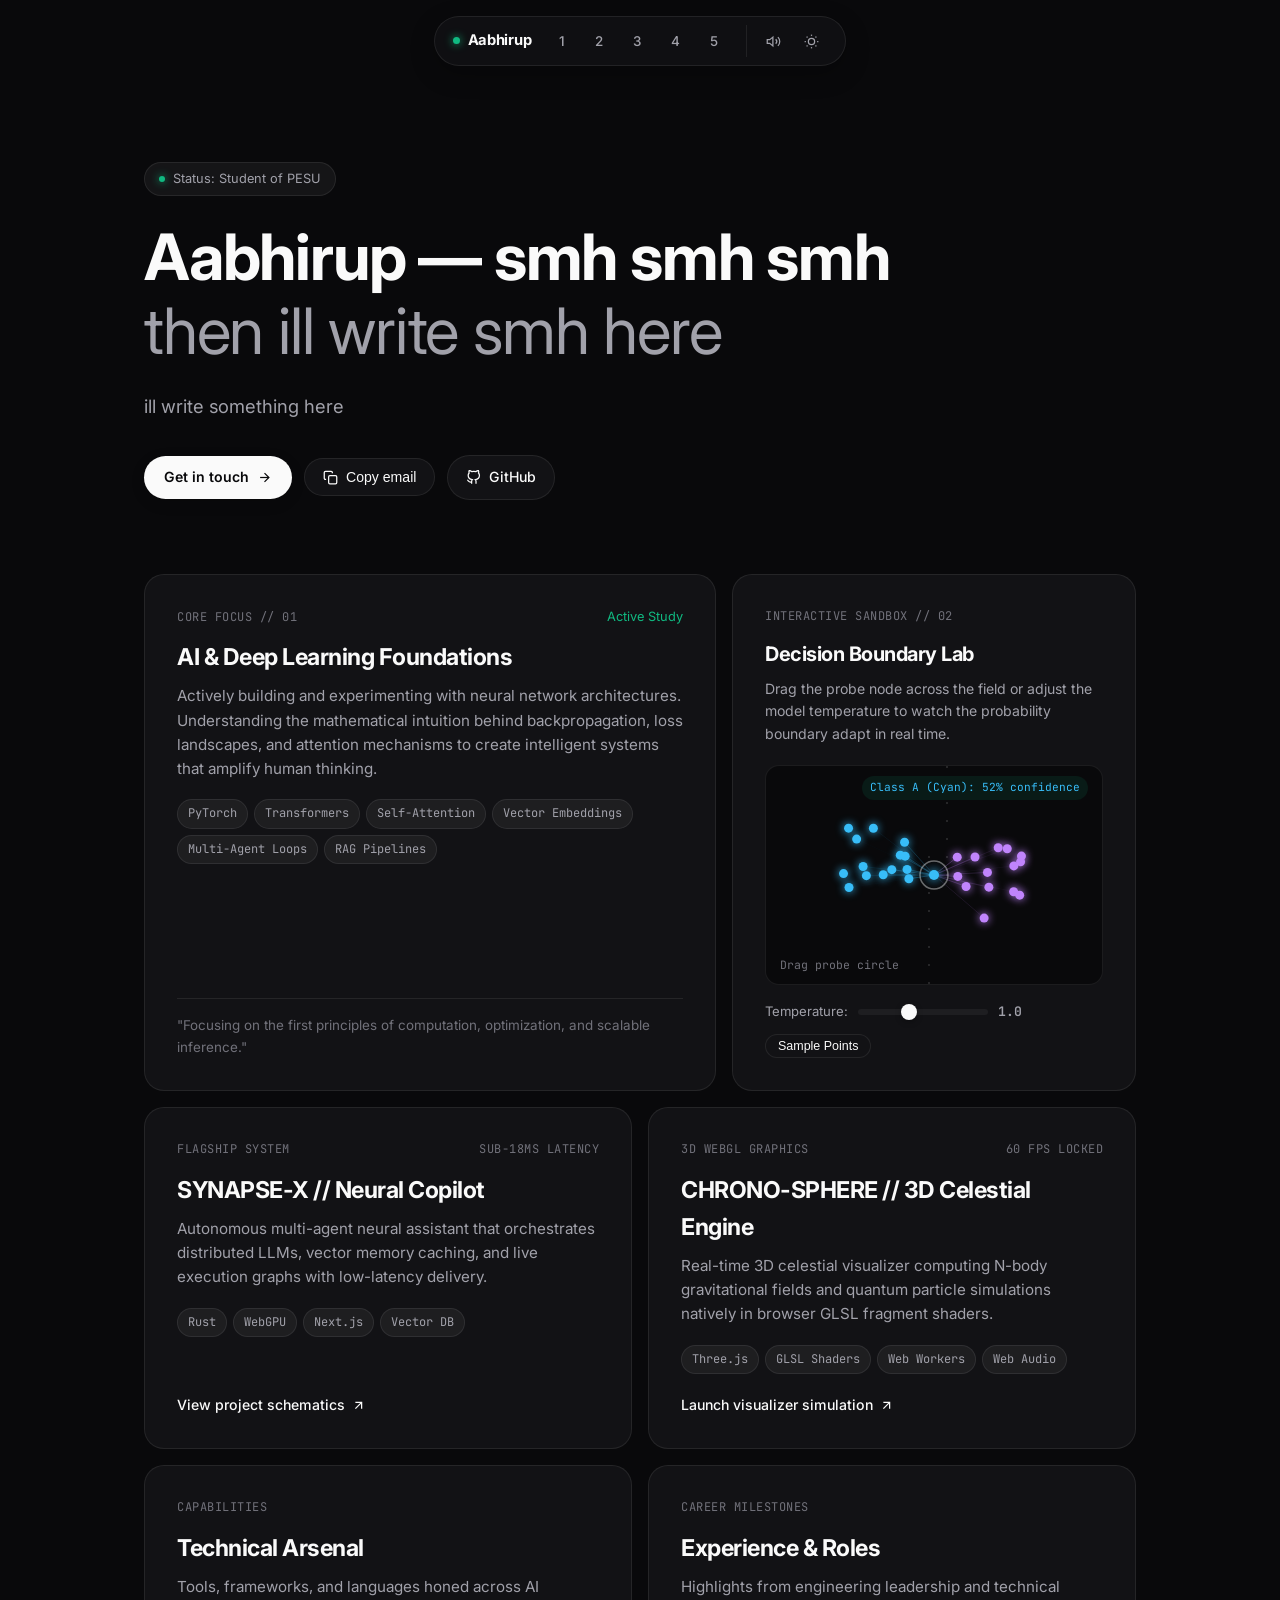
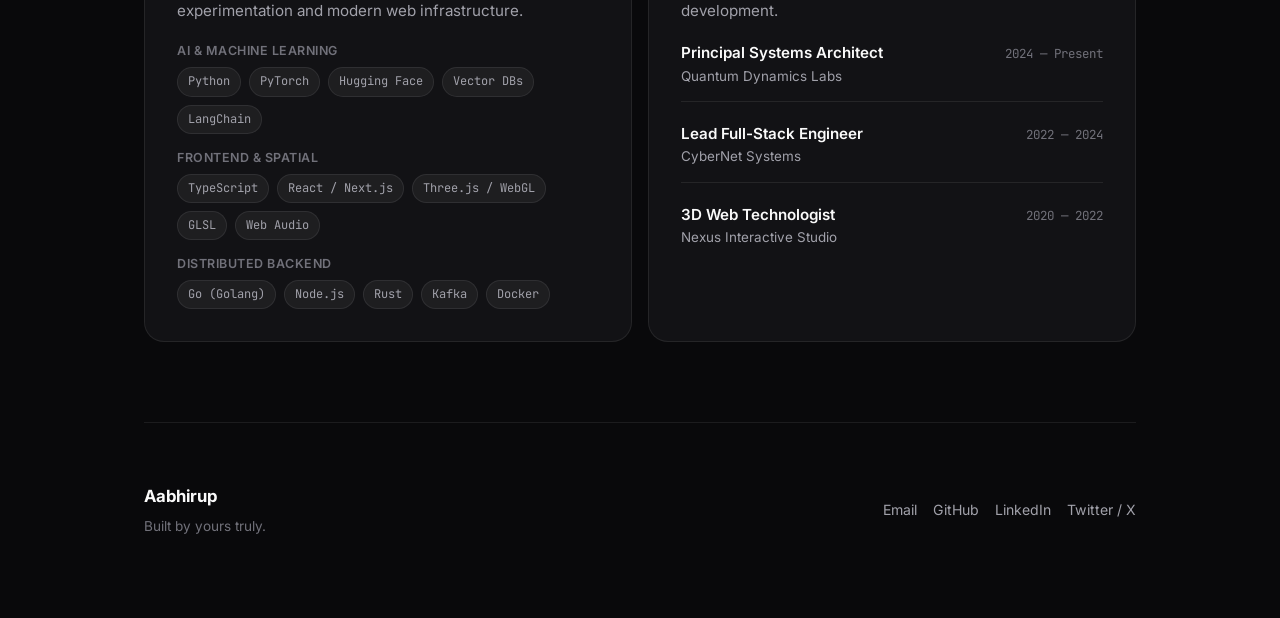
==== Websites/index.html @ abf6b385 "website demo" ====
<!DOCTYPE html>
<html lang="en">

<head>
  <meta charset="UTF-8">
  <meta name="viewport" content="width=device-width, initial-scale=1.0">
  <title>Aabhirup's Portfolio</title>
  <meta name="description"
    content="Simple, minimalist, and satisfying portfolio of Aabhirup. Exploring machine learning, deep learning architectures, and high-performance software systems.">
  <meta name="theme-color" content="#09090b">

  <!-- Core Stylesheets -->
  <link rel="stylesheet" href="css/style.css">
  <link rel="stylesheet" href="css/animations.css">
</head>

<body>

  <!-- ====================================================================
       MINIMALIST FLOATING NAVIGATION
       ==================================================================== -->
  <div class="nav-wrapper">
    <nav class="nav-pill-bar">
      <a href="#" class="nav-brand">
        <span class="nav-brand-dot"></span>
        <span>Aabhirup</span>
      </a>

      <ul class="nav-links">
        <li><a href="#work" class="nav-link">1</a></li>
        <li><a href="#ai" class="nav-link">2</a></li>
        <li><a href="#stack" class="nav-link">3</a></li>
        <li><a href="#experience" class="nav-link">4</a></li>
        <li><a href="#contact" class="nav-link">5</a></li>
      </ul>

      <div class="nav-controls">
        <!-- Tactile Sound Toggle -->
        <button id="sound-toggle-btn" class="nav-btn" title="Toggle Tactile Haptics" aria-label="Toggle sound">
          <svg width="15" height="15" viewBox="0 0 24 24" fill="none" stroke="currentColor" stroke-width="2">
            <polygon points="11 5 6 9 2 9 2 15 6 15 11 19 11 5"></polygon>
            <path d="M19.07 4.93a10 10 0 0 1 0 14.14M15.54 8.46a5 5 0 0 1 0 7.07"></path>
          </svg>
        </button>

        <!-- Theme Toggle (Dark / Light) -->
        <button id="theme-toggle-btn" class="nav-btn" title="Toggle Light/Dark Theme" aria-label="Toggle theme">
          <svg width="15" height="15" viewBox="0 0 24 24" fill="none" stroke="currentColor" stroke-width="2">
            <circle cx="12" cy="12" r="5"></circle>
            <line x1="12" y1="1" x2="12" y2="3"></line>
            <line x1="12" y1="21" x2="12" y2="23"></line>
            <line x1="4.22" y1="4.22" x2="5.64" y2="5.64"></line>
            <line x1="18.36" y1="18.36" x2="19.78" y2="19.78"></line>
            <line x1="1" y1="12" x2="3" y2="12"></line>
            <line x1="21" y1="12" x2="23" y2="12"></line>
            <line x1="4.22" y1="19.78" x2="5.64" y2="18.36"></line>
            <line x1="18.36" y1="5.64" x2="19.78" y2="4.22"></line>
          </svg>
        </button>
      </div>
    </nav>
  </div>

  <div class="container">

    <!-- ====================================================================
         CONFIDENT HERO SECTION
         ==================================================================== -->
    <header class="hero-section">
      <div class="hero-status-pill">
        <span class="pulse-dot"></span>
        <span>Status: Student of PESU</span>
      </div>

      <h1 class="hero-title">
        Aabhirup — smh smh smh
        <span class="hero-title-highlight">then ill write smh here</span>
      </h1>

      <p class="hero-description">
        ill write something here
      </p>

      <div class="hero-actions">
        <a href="mailto:aabhirup@quantum-arch.dev" class="btn-primary">
          <span>Get in touch</span>
          <svg width="15" height="15" viewBox="0 0 24 24" fill="none" stroke="currentColor" stroke-width="2">
            <line x1="5" y1="12" x2="19" y2="12"></line>
            <polyline points="12 5 19 12 12 19"></polyline>
          </svg>
        </a>

        <!-- Satisfying Copy Button -->
        <button id="copy-email-btn" class="btn-secondary copy-btn" title="Copy email to clipboard">
          <svg width="15" height="15" viewBox="0 0 24 24" fill="none" stroke="currentColor" stroke-width="2">
            <rect x="9" y="9" width="13" height="13" rx="2" ry="2"></rect>
            <path d="M5 15H4a2 2 0 0 1-2-2V4a2 2 0 0 1 2-2h9a2 2 0 0 1 2 2v1"></path>
          </svg>
          <span>Copy email</span>
        </button>

        <a href="https://github.com/aabhirup" target="_blank" rel="noopener noreferrer" class="btn-secondary">
          <svg width="15" height="15" viewBox="0 0 24 24" fill="none" stroke="currentColor" stroke-width="2">
            <path
              d="M9 19c-5 1.5-5-2.5-7-3m14 6v-3.87a3.37 3.37 0 0 0-.94-2.61c3.14-.35 6.44-1.54 6.44-7A5.44 5.44 0 0 0 20 4.77 5.07 5.07 0 0 0 19.91 1S18.73.65 16 2.48a13.38 13.38 0 0 0-7 0C6.27.65 5.09 1 5.09 1A5.07 5.07 0 0 0 5 4.77a5.44 5.44 0 0 0-1.5 3.78c0 5.42 3.3 6.61 6.44 7A3.37 3.37 0 0 0 9 18.13V22">
            </path>
          </svg>
          <span>GitHub</span>
        </a>
      </div>
    </header>

    <!-- ====================================================================
         BENTO GRID (WITH SPOTLIGHT GLOW EFFECT)
         ==================================================================== -->
    <main class="bento-grid">

      <!-- Card 1: AI / Machine Learning Focus (col-7) -->
      <article id="ai" class="bento-card col-7">
        <div class="card-header">
          <span class="card-tag">Core Focus // 01</span>
          <span style="font-size: 0.8rem; color: var(--accent-dot);">Active Study</span>
        </div>

        <h2 class="card-title">AI & Deep Learning Foundations</h2>
        <p class="card-desc">
          Actively building and experimenting with neural network architectures. Understanding the mathematical
          intuition behind backpropagation, loss landscapes, and attention mechanisms to create intelligent systems that
          amplify human thinking.
        </p>

        <div class="project-meta-pills">
          <span class="pill">PyTorch</span>
          <span class="pill">Transformers</span>
          <span class="pill">Self-Attention</span>
          <span class="pill">Vector Embeddings</span>
          <span class="pill">Multi-Agent Loops</span>
          <span class="pill">RAG Pipelines</span>
        </div>

        <div
          style="margin-top: auto; padding-top: 16px; border-top: 1px solid var(--border); font-size: 0.84rem; color: var(--text-muted);">
          "Focusing on the first principles of computation, optimization, and scalable inference."
        </div>
      </article>

      <!-- Card 2: Interactive AI Sandbox (col-5) -->
      <article class="bento-card col-5">
        <div class="card-header">
          <span class="card-tag">Interactive Sandbox // 02</span>
        </div>

        <h2 class="card-title" style="font-size: 1.25rem;">Decision Boundary Lab</h2>
        <p class="card-desc" style="font-size: 0.88rem;">
          Drag the probe node across the field or adjust the model temperature to watch the probability boundary adapt
          in real time.
        </p>

        <div class="playground-container">
          <div class="playground-canvas-box">
            <canvas id="ai-canvas"></canvas>
            <span class="canvas-hint">Drag probe circle</span>
            <span id="probe-inference-badge" class="canvas-badge">Calculating...</span>
          </div>

          <div class="playground-controls">
            <div class="slider-group">
              <span>Temperature:</span>
              <input type="range" id="temp-slider" min="0.4" max="2.0" step="0.1" value="1.0">
              <span id="temp-val" style="font-family: var(--font-mono); font-weight: 600;">1.0</span>
            </div>

            <button id="regen-btn" class="btn-secondary" style="padding: 4px 12px; font-size: 0.78rem;">
              <span>Sample Points</span>
            </button>
          </div>
        </div>
      </article>

      <!-- Card 3: Project Synapse-X (col-6) -->
      <article id="work" class="bento-card col-6">
        <div class="project-item">
          <div>
            <div class="card-header">
              <span class="card-tag">Flagship System</span>
              <span class="card-tag">Sub-18ms Latency</span>
            </div>
            <h3 class="card-title">SYNAPSE-X // Neural Copilot</h3>
            <p class="card-desc">
              Autonomous multi-agent neural assistant that orchestrates distributed LLMs, vector memory caching, and
              live execution graphs with low-latency delivery.
            </p>
            <div class="project-meta-pills">
              <span class="pill">Rust</span>
              <span class="pill">WebGPU</span>
              <span class="pill">Next.js</span>
              <span class="pill">Vector DB</span>
            </div>
          </div>

          <a href="https://github.com/aabhirup" target="_blank" rel="noopener noreferrer" class="project-link">
            <span>View project schematics</span>
            <svg width="15" height="15" viewBox="0 0 24 24" fill="none" stroke="currentColor" stroke-width="2">
              <line x1="7" y1="17" x2="17" y2="7"></line>
              <polyline points="7 7 17 7 17 17"></polyline>
            </svg>
          </a>
        </div>
      </article>

      <!-- Card 4: Project Chrono-Sphere (col-6) -->
      <article class="bento-card col-6">
        <div class="project-item">
          <div>
            <div class="card-header">
              <span class="card-tag">3D WebGL Graphics</span>
              <span class="card-tag">60 FPS Locked</span>
            </div>
            <h3 class="card-title">CHRONO-SPHERE // 3D Celestial Engine</h3>
            <p class="card-desc">
              Real-time 3D celestial visualizer computing N-body gravitational fields and quantum particle simulations
              natively in browser GLSL fragment shaders.
            </p>
            <div class="project-meta-pills">
              <span class="pill">Three.js</span>
              <span class="pill">GLSL Shaders</span>
              <span class="pill">Web Workers</span>
              <span class="pill">Web Audio</span>
            </div>
          </div>

          <a href="https://github.com/aabhirup" target="_blank" rel="noopener noreferrer" class="project-link">
            <span>Launch visualizer simulation</span>
            <svg width="15" height="15" viewBox="0 0 24 24" fill="none" stroke="currentColor" stroke-width="2">
              <line x1="7" y1="17" x2="17" y2="7"></line>
              <polyline points="7 7 17 7 17 17"></polyline>
            </svg>
          </a>
        </div>
      </article>

      <!-- Card 5: Technical Arsenal (col-6) -->
      <article id="stack" class="bento-card col-6">
        <div class="card-header">
          <span class="card-tag">Capabilities</span>
        </div>
        <h3 class="card-title">Technical Arsenal</h3>
        <p class="card-desc">
          Tools, frameworks, and languages honed across AI experimentation and modern web infrastructure.
        </p>

        <div class="stack-group">
          <div>
            <div class="stack-category-name">AI & Machine Learning</div>
            <div class="stack-pills-row" style="margin-top: 6px;">
              <span class="pill">Python</span>
              <span class="pill">PyTorch</span>
              <span class="pill">Hugging Face</span>
              <span class="pill">Vector DBs</span>
              <span class="pill">LangChain</span>
            </div>
          </div>

          <div>
            <div class="stack-category-name">Frontend & Spatial</div>
            <div class="stack-pills-row" style="margin-top: 6px;">
              <span class="pill">TypeScript</span>
              <span class="pill">React / Next.js</span>
              <span class="pill">Three.js / WebGL</span>
              <span class="pill">GLSL</span>
              <span class="pill">Web Audio</span>
            </div>
          </div>

          <div>
            <div class="stack-category-name">Distributed Backend</div>
            <div class="stack-pills-row" style="margin-top: 6px;">
              <span class="pill">Go (Golang)</span>
              <span class="pill">Node.js</span>
              <span class="pill">Rust</span>
              <span class="pill">Kafka</span>
              <span class="pill">Docker</span>
            </div>
          </div>
        </div>
      </article>

      <!-- Card 6: Experience & Milestones (col-6) -->
      <article id="experience" class="bento-card col-6">
        <div class="card-header">
          <span class="card-tag">Career Milestones</span>
        </div>
        <h3 class="card-title">Experience & Roles</h3>
        <p class="card-desc">
          Highlights from engineering leadership and technical development.
        </p>

        <div class="timeline-list">
          <div class="timeline-row">
            <div>
              <div class="timeline-role">Principal Systems Architect</div>
              <div class="timeline-org">Quantum Dynamics Labs</div>
            </div>
            <div class="timeline-time">2024 — Present</div>
          </div>

          <div class="timeline-row">
            <div>
              <div class="timeline-role">Lead Full-Stack Engineer</div>
              <div class="timeline-org">CyberNet Systems</div>
            </div>
            <div class="timeline-time">2022 — 2024</div>
          </div>

          <div class="timeline-row">
            <div>
              <div class="timeline-role">3D Web Technologist</div>
              <div class="timeline-org">Nexus Interactive Studio</div>
            </div>
            <div class="timeline-time">2020 — 2022</div>
          </div>
        </div>
      </article>

    </main>

    <!-- ====================================================================
         MINIMALIST FOOTER & CONTACT
         ==================================================================== -->
    <footer id="contact" class="footer-section">
      <div class="footer-left">
        <div class="footer-brand">Aabhirup</div>
        <div class="footer-copy">Built by yours truly.</div>
      </div>

      <div class="footer-links">
        <a href="mailto:aabhirup@quantum-arch.dev" class="footer-link">Email</a>
        <a href="https://github.com/aabhirup" target="_blank" rel="noopener noreferrer" class="footer-link">GitHub</a>
        <a href="https://linkedin.com/in/aabhirup" target="_blank" rel="noopener noreferrer"
          class="footer-link">LinkedIn</a>
        <a href="https://x.com/aabhirup_dev" target="_blank" rel="noopener noreferrer" class="footer-link">Twitter /
          X</a>
      </div>
    </footer>

  </div>

  <!-- Scripts -->
  <script src="js/sound.js"></script>
  <script src="js/playground.js"></script>
  <script src="js/main.js"></script>
</body>

</html>
---- Websites/css/style.css ----
/* ==========================================================================
   SIMPLE, MINIMALIST & SATISFYING PORTFOLIO - DESIGN SYSTEM
   ========================================================================== */

@import url('https://fonts.googleapis.com/css2?family=Inter:wght@300;400;500;600;700&family=JetBrains+Mono:wght@400;500&display=swap');

:root {
  /* Dark Mode (Default) - Refined Obsidian */
  --bg: #09090b;
  --bg-surface: #121215;
  --bg-surface-elevated: #18181b;
  --bg-pill: rgba(255, 255, 255, 0.05);
  --bg-pill-hover: rgba(255, 255, 255, 0.1);

  --border: rgba(255, 255, 255, 0.08);
  --border-strong: rgba(255, 255, 255, 0.16);
  --border-spotlight: rgba(255, 255, 255, 0.28);

  --text-primary: #fafafa;
  --text-secondary: #a1a1aa;
  --text-muted: #71717a;

  --accent-dot: #10b981; /* Emerald available status */
  --spotlight-color: rgba(255, 255, 255, 0.06);

  /* Typography */
  --font-sans: -apple-system, BlinkMacSystemFont, 'SF Pro Display', 'Inter', sans-serif;
  --font-mono: 'JetBrains Mono', monospace;

  /* Sizing & Springs */
  --max-w: 1040px;
  --radius-sm: 8px;
  --radius-md: 14px;
  --radius-lg: 20px;
  --radius-full: 9999px;

  --spring: 0.3s cubic-bezier(0.16, 1, 0.3, 1);
  --spring-bounce: 0.4s cubic-bezier(0.34, 1.56, 0.64, 1);
}

[data-theme="light"] {
  --bg: #fafafa;
  --bg-surface: #ffffff;
  --bg-surface-elevated: #f4f4f5;
  --bg-pill: rgba(0, 0, 0, 0.05);
  --bg-pill-hover: rgba(0, 0, 0, 0.09);

  --border: rgba(0, 0, 0, 0.08);
  --border-strong: rgba(0, 0, 0, 0.16);
  --border-spotlight: rgba(0, 0, 0, 0.22);

  --text-primary: #09090b;
  --text-secondary: #52525b;
  --text-muted: #a1a1aa;

  --spotlight-color: rgba(0, 0, 0, 0.04);
}

/* Reset */
*, *::before, *::after {
  box-sizing: border-box;
  margin: 0;
  padding: 0;
}

html {
  scroll-behavior: smooth;
  font-size: 16px;
  background-color: var(--bg);
  color: var(--text-primary);
  font-family: var(--font-sans);
  -webkit-font-smoothing: antialiased;
  -moz-osx-font-smoothing: grayscale;
}

body {
  min-height: 100vh;
  line-height: 1.6;
  background-color: var(--bg);
  overflow-x: hidden;
  position: relative;
  transition: background-color 0.3s ease, color 0.3s ease;
}

/* Selection */
::selection {
  background: var(--text-primary);
  color: var(--bg);
}

/* Container */
.container {
  width: 100%;
  max-width: var(--max-w);
  margin: 0 auto;
  padding: 0 24px;
}

/* ==========================================================================
   MINIMALIST FLOATING NAVIGATION
   ========================================================================== */

.nav-wrapper {
  position: sticky;
  top: 0;
  z-index: 100;
  padding: 16px 0;
  display: flex;
  justify-content: center;
  pointer-events: none;
}

.nav-pill-bar {
  pointer-events: auto;
  display: flex;
  align-items: center;
  gap: 16px;
  padding: 8px 18px;
  background: rgba(18, 18, 21, 0.8);
  border: 1px solid var(--border);
  border-radius: var(--radius-full);
  backdrop-filter: blur(20px);
  -webkit-backdrop-filter: blur(20px);
  box-shadow: 0 8px 24px rgba(0, 0, 0, 0.25);
  transition: all var(--spring);
}

[data-theme="light"] .nav-pill-bar {
  background: rgba(255, 255, 255, 0.85);
  box-shadow: 0 8px 24px rgba(0, 0, 0, 0.06);
}

.nav-brand {
  font-size: 0.92rem;
  font-weight: 700;
  letter-spacing: -0.3px;
  color: var(--text-primary);
  text-decoration: none;
  display: flex;
  align-items: center;
  gap: 8px;
}

.nav-brand-dot {
  width: 7px;
  height: 7px;
  border-radius: 50%;
  background: var(--accent-dot);
  box-shadow: 0 0 8px var(--accent-dot);
}

.nav-links {
  display: flex;
  align-items: center;
  gap: 6px;
  list-style: none;
}

.nav-link {
  font-size: 0.84rem;
  font-weight: 500;
  color: var(--text-secondary);
  text-decoration: none;
  padding: 5px 12px;
  border-radius: var(--radius-full);
  transition: all var(--spring);
}

.nav-link:hover {
  color: var(--text-primary);
  background: var(--bg-pill);
}

.nav-controls {
  display: flex;
  align-items: center;
  gap: 6px;
  border-left: 1px solid var(--border);
  padding-left: 10px;
}

.nav-btn {
  width: 32px;
  height: 32px;
  border-radius: 50%;
  background: transparent;
  border: none;
  color: var(--text-secondary);
  cursor: pointer;
  display: flex;
  align-items: center;
  justify-content: center;
  transition: all var(--spring);
}

.nav-btn:hover {
  color: var(--text-primary);
  background: var(--bg-pill);
}

.nav-btn.active {
  color: var(--text-primary);
}

/* ==========================================================================
   HERO SECTION
   ========================================================================== */

.hero-section {
  padding: 80px 0 50px;
  display: flex;
  flex-direction: column;
  gap: 24px;
}

.hero-status-pill {
  display: inline-flex;
  align-items: center;
  gap: 8px;
  padding: 6px 14px;
  background: var(--bg-pill);
  border: 1px solid var(--border);
  border-radius: var(--radius-full);
  font-size: 0.8rem;
  color: var(--text-secondary);
  width: fit-content;
}

.pulse-dot {
  width: 6px;
  height: 6px;
  border-radius: 50%;
  background: var(--accent-dot);
  box-shadow: 0 0 8px var(--accent-dot);
  animation: statusPulse 2s infinite ease-in-out;
}

@keyframes statusPulse {
  0%, 100% { opacity: 1; transform: scale(1); }
  50% { opacity: 0.4; transform: scale(0.85); }
}

.hero-title {
  font-size: clamp(2.4rem, 5.2vw, 4rem);
  font-weight: 700;
  line-height: 1.15;
  letter-spacing: -1.2px;
  color: var(--text-primary);
  max-width: 860px;
}

.hero-title-highlight {
  color: var(--text-secondary);
  font-weight: 400;
}

.hero-description {
  font-size: 1.15rem;
  color: var(--text-secondary);
  line-height: 1.6;
  max-width: 680px;
}

.hero-actions {
  display: flex;
  align-items: center;
  flex-wrap: wrap;
  gap: 12px;
  padding-top: 10px;
}

/* Satisfying Button Styles */
.btn-primary {
  display: inline-flex;
  align-items: center;
  gap: 8px;
  padding: 10px 20px;
  background: var(--text-primary);
  color: var(--bg);
  border-radius: var(--radius-full);
  font-size: 0.88rem;
  font-weight: 600;
  text-decoration: none;
  border: none;
  cursor: pointer;
  transition: all var(--spring);
  box-shadow: 0 4px 14px rgba(0, 0, 0, 0.15);
}

.btn-primary:hover {
  transform: translateY(-1px);
  filter: brightness(0.95);
}

.btn-secondary {
  display: inline-flex;
  align-items: center;
  gap: 8px;
  padding: 10px 18px;
  background: var(--bg-surface);
  color: var(--text-primary);
  border: 1px solid var(--border);
  border-radius: var(--radius-full);
  font-size: 0.88rem;
  font-weight: 500;
  text-decoration: none;
  cursor: pointer;
  transition: all var(--spring);
}

.btn-secondary:hover {
  background: var(--bg-surface-elevated);
  border-color: var(--border-strong);
  transform: translateY(-1px);
}

/* Satisfying Copy Button */
.copy-btn {
  position: relative;
  overflow: hidden;
}

.copy-btn.copied {
  background: var(--accent-dot);
  color: #ffffff;
  border-color: var(--accent-dot);
  transform: scale(1.03);
}

/* ==========================================================================
   BENTO GRID ARCHITECTURE (WITH SPOTLIGHT GLOW)
   ========================================================================== */

.bento-grid {
  display: grid;
  grid-template-columns: repeat(12, 1fr);
  gap: 16px;
  padding: 24px 0 80px;
}

/* Spotlight Card Base */
.bento-card {
  position: relative;
  background: var(--bg-surface);
  border: 1px solid var(--border);
  border-radius: var(--radius-lg);
  padding: 32px;
  display: flex;
  flex-direction: column;
  overflow: hidden;
  transition: border-color var(--spring), transform var(--spring);
}

/* Mouse-tracking Spotlight Overlay */
.bento-card::before {
  content: '';
  position: absolute;
  top: 0;
  left: 0;
  right: 0;
  bottom: 0;
  border-radius: inherit;
  background: radial-gradient(
    420px circle at var(--mouse-x, 50%) var(--mouse-y, 50%),
    var(--spotlight-color),
    transparent 70%
  );
  opacity: 0;
  transition: opacity 0.3s ease;
  pointer-events: none;
  z-index: 1;
}

.bento-card:hover::before {
  opacity: 1;
}

.bento-card:hover {
  border-color: var(--border-strong);
}

/* Grid Span Utilities */
.col-12 { grid-column: span 12; }
.col-8  { grid-column: span 8; }
.col-7  { grid-column: span 7; }
.col-6  { grid-column: span 6; }
.col-5  { grid-column: span 5; }
.col-4  { grid-column: span 4; }

/* Card Content Structure */
.card-header {
  display: flex;
  align-items: baseline;
  justify-content: space-between;
  margin-bottom: 12px;
  position: relative;
  z-index: 2;
}

.card-tag {
  font-family: var(--font-mono);
  font-size: 0.75rem;
  color: var(--text-muted);
  text-transform: uppercase;
  letter-spacing: 0.5px;
}

.card-title {
  font-size: 1.45rem;
  font-weight: 700;
  letter-spacing: -0.5px;
  color: var(--text-primary);
  margin-bottom: 8px;
  position: relative;
  z-index: 2;
}

.card-desc {
  font-size: 0.95rem;
  color: var(--text-secondary);
  line-height: 1.6;
  position: relative;
  z-index: 2;
}

/* ==========================================================================
   INTERACTIVE AI PLAYGROUND WIDGET
   ========================================================================== */

.playground-container {
  margin-top: 20px;
  position: relative;
  z-index: 2;
  display: flex;
  flex-direction: column;
  gap: 16px;
}

.playground-canvas-box {
  position: relative;
  width: 100%;
  height: 220px;
  background: var(--bg);
  border: 1px solid var(--border);
  border-radius: var(--radius-md);
  overflow: hidden;
  cursor: crosshair;
}

#ai-canvas {
  width: 100%;
  height: 100%;
  display: block;
}

.canvas-hint {
  position: absolute;
  bottom: 10px;
  left: 14px;
  font-size: 0.72rem;
  font-family: var(--font-mono);
  color: var(--text-muted);
  pointer-events: none;
}

.canvas-badge {
  position: absolute;
  top: 10px;
  right: 14px;
  font-size: 0.7rem;
  font-family: var(--font-mono);
  color: var(--accent-dot);
  background: rgba(16, 185, 129, 0.1);
  padding: 3px 8px;
  border-radius: var(--radius-full);
}

.playground-controls {
  display: flex;
  align-items: center;
  justify-content: space-between;
  flex-wrap: wrap;
  gap: 12px;
}

.slider-group {
  display: flex;
  align-items: center;
  gap: 10px;
  font-size: 0.82rem;
  color: var(--text-secondary);
}

.slider-group input[type="range"] {
  appearance: none;
  -webkit-appearance: none;
  background: var(--bg-pill);
  height: 6px;
  border-radius: 3px;
  outline: none;
  width: 130px;
}

.slider-group input[type="range"]::-webkit-slider-thumb {
  -webkit-appearance: none;
  width: 16px;
  height: 16px;
  border-radius: 50%;
  background: var(--text-primary);
  cursor: pointer;
  box-shadow: 0 2px 6px rgba(0, 0, 0, 0.3);
}

/* ==========================================================================
   PROJECT ITEMS IN BENTO
   ========================================================================== */

.project-item {
  display: flex;
  flex-direction: column;
  justify-content: space-between;
  height: 100%;
  position: relative;
  z-index: 2;
}

.project-meta-pills {
  display: flex;
  flex-wrap: wrap;
  gap: 6px;
  margin: 18px 0 20px;
}

.pill {
  font-family: var(--font-mono);
  font-size: 0.75rem;
  padding: 4px 10px;
  background: var(--bg-pill);
  border: 1px solid var(--border);
  border-radius: var(--radius-full);
  color: var(--text-secondary);
  transition: all var(--spring);
}

.pill:hover {
  color: var(--text-primary);
  background: var(--bg-pill-hover);
  border-color: var(--border-strong);
}

.project-link {
  display: inline-flex;
  align-items: center;
  gap: 6px;
  font-size: 0.88rem;
  font-weight: 500;
  color: var(--text-primary);
  text-decoration: none;
  transition: gap var(--spring);
  width: fit-content;
}

.project-link:hover {
  gap: 10px;
}

/* ==========================================================================
   STACK & EXPERIENCE LISTINGS
   ========================================================================== */

.stack-group {
  display: flex;
  flex-direction: column;
  gap: 14px;
  margin-top: 18px;
  position: relative;
  z-index: 2;
}

.stack-category-name {
  font-size: 0.78rem;
  font-weight: 600;
  text-transform: uppercase;
  color: var(--text-muted);
  letter-spacing: 0.5px;
}

.stack-pills-row {
  display: flex;
  flex-wrap: wrap;
  gap: 8px;
}

/* Experience Table */
.timeline-list {
  display: flex;
  flex-direction: column;
  gap: 20px;
  margin-top: 18px;
  position: relative;
  z-index: 2;
}

.timeline-row {
  display: flex;
  align-items: baseline;
  justify-content: space-between;
  flex-wrap: wrap;
  gap: 8px;
  padding-bottom: 14px;
  border-bottom: 1px solid var(--border);
}

.timeline-row:last-child {
  border-bottom: none;
  padding-bottom: 0;
}

.timeline-role {
  font-weight: 600;
  color: var(--text-primary);
  font-size: 0.95rem;
}

.timeline-org {
  font-size: 0.84rem;
  color: var(--text-secondary);
}

.timeline-time {
  font-family: var(--font-mono);
  font-size: 0.78rem;
  color: var(--text-muted);
}

/* ==========================================================================
   MINIMALIST FOOTER & CONTACT
   ========================================================================== */

.footer-section {
  padding: 60px 0 80px;
  border-top: 1px solid var(--border);
  display: flex;
  align-items: center;
  justify-content: space-between;
  flex-wrap: wrap;
  gap: 24px;
}

.footer-left {
  display: flex;
  flex-direction: column;
  gap: 6px;
}

.footer-brand {
  font-weight: 700;
  font-size: 1.05rem;
  color: var(--text-primary);
}

.footer-copy {
  font-size: 0.85rem;
  color: var(--text-muted);
}

.footer-links {
  display: flex;
  align-items: center;
  gap: 16px;
}

.footer-link {
  font-size: 0.88rem;
  color: var(--text-secondary);
  text-decoration: none;
  transition: color var(--spring);
}

.footer-link:hover {
  color: var(--text-primary);
}

/* ==========================================================================
   RESPONSIVE LAYOUT
   ========================================================================== */

@media (max-width: 900px) {
  .col-8, .col-7, .col-6, .col-5, .col-4 {
    grid-column: span 12;
  }
  .hero-title {
    font-size: 2.5rem;
  }
  .bento-card {
    padding: 24px;
  }
}

@media (max-width: 600px) {
  .nav-links {
    display: none;
  }
  .hero-section {
    padding: 50px 0 30px;
  }
  .footer-section {
    flex-direction: column;
    align-items: flex-start;
  }
}
---- Websites/css/animations.css ----
/* ==========================================================================
   SATISFYING SPRING MICRO-ANIMATIONS & KEYFRAMES
   ========================================================================== */

@keyframes popSpring {
  0% { transform: scale(0.95); }
  45% { transform: scale(1.06); }
  75% { transform: scale(0.98); }
  100% { transform: scale(1); }
}

.anim-pop {
  animation: popSpring 0.35s cubic-bezier(0.34, 1.56, 0.64, 1);
}

@keyframes fadeInScale {
  from {
    opacity: 0;
    transform: translateY(12px) scale(0.98);
  }
  to {
    opacity: 1;
    transform: translateY(0) scale(1);
  }
}

.fade-in {
  animation: fadeInScale 0.5s cubic-bezier(0.16, 1, 0.3, 1) forwards;
}

@keyframes magneticGlance {
  0%, 100% { transform: translate(0, 0); }
  50% { transform: translate(1px, -1px); }
}
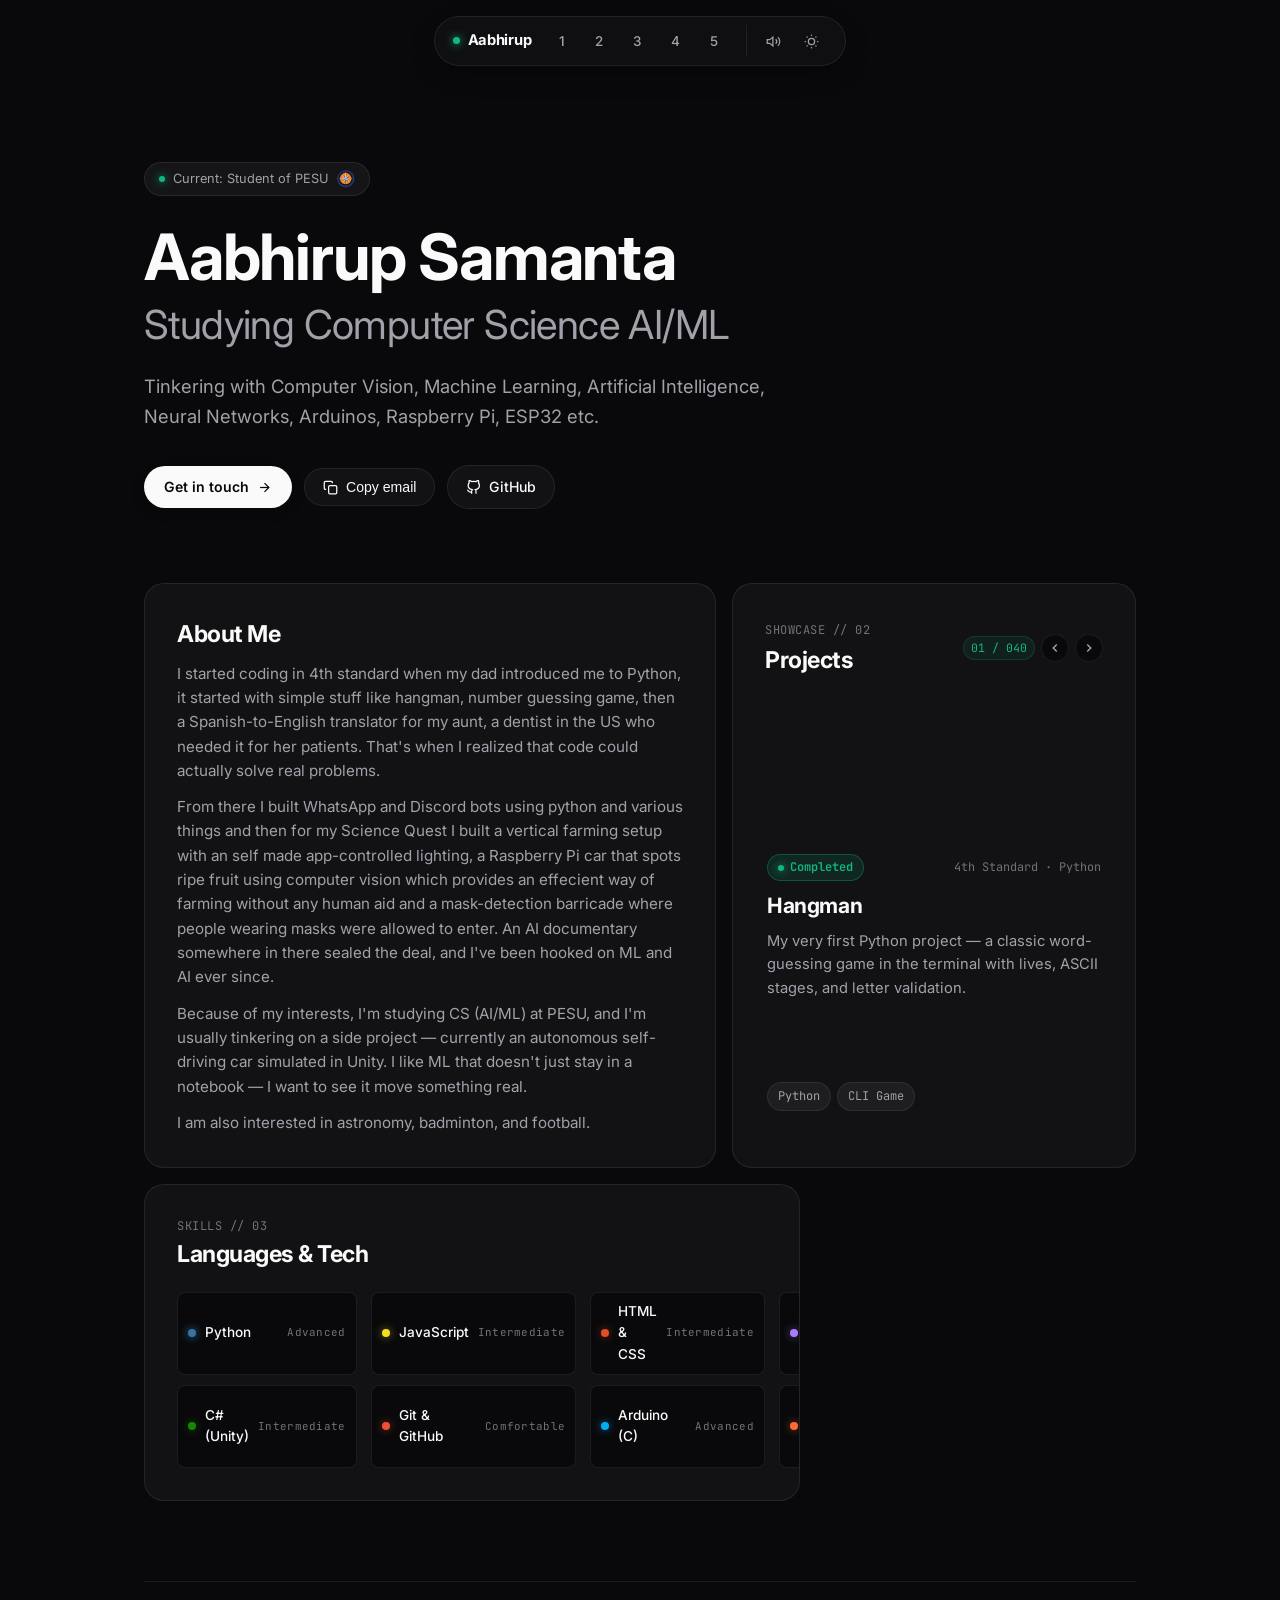
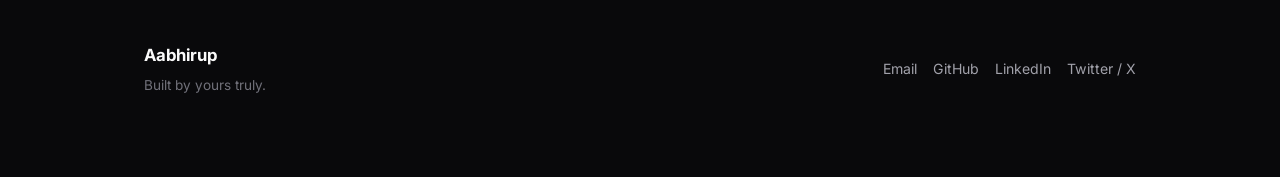
==== commit 55dccfc0: "Initial commit" ====
--- a/Websites/index.html
+++ b/Websites/index.html
@@ -69,20 +69,22 @@
     <header class="hero-section">
       <div class="hero-status-pill">
         <span class="pulse-dot"></span>
-        <span>Status: Student of PESU</span>
+        <span>Current: Student of PESU</span>
+        <img src="images/pesu-logo.png" alt="PES University" class="status-pill-logo">
       </div>
 
       <h1 class="hero-title">
-        Aabhirup — smh smh smh
-        <span class="hero-title-highlight">then ill write smh here</span>
+        Aabhirup Samanta
+        <span class="hero-title-highlight">Studying Computer Science AI/ML</span>
       </h1>
 
       <p class="hero-description">
-        ill write something here
+        Tinkering with Computer Vision, Machine Learning, Artificial Intelligence, Neural Networks, Arduinos, Raspberry
+        Pi, ESP32 etc.
       </p>
 
       <div class="hero-actions">
-        <a href="mailto:aabhirup@quantum-arch.dev" class="btn-primary">
+        <a href="mailto:aabhirupsamanta20@gmail.com" class="btn-primary">
           <span>Get in touch</span>
           <svg width="15" height="15" viewBox="0 0 24 24" fill="none" stroke="currentColor" stroke-width="2">
             <line x1="5" y1="12" x2="19" y2="12"></line>
@@ -111,214 +113,658 @@
     </header>
 
     <!-- ====================================================================
-         BENTO GRID (WITH SPOTLIGHT GLOW EFFECT)
+         BENTO GRID (SATISFYING SPOTLIGHT BENTO ARCHITECTURE)
+         Each card has a class like 'col-7', 'col-5', 'col-6', or 'col-12'.
+         You can easily change how big any box is by changing its col-* class!
+         Available sizes: col-4 (1/3), col-5, col-6 (1/2), col-7, col-8 (2/3), col-12 (Full)
          ==================================================================== -->
     <main class="bento-grid">
 
-      <!-- Card 1: AI / Machine Learning Focus (col-7) -->
+      <!-- ================================================================
+           CARD 1: AI & Deep Learning Foundations
+           Size: col-7 (Wide Focus)
+           ================================================================ -->
       <article id="ai" class="bento-card col-7">
-        <div class="card-header">
-          <span class="card-tag">Core Focus // 01</span>
-          <span style="font-size: 0.8rem; color: var(--accent-dot);">Active Study</span>
+
+
+        <h2 class="card-title">About Me</h2>
+        <p class="card-desc">
+          I started coding in 4th standard when my dad introduced me to Python, it started with simple stuff like
+          hangman, number guessing game, then a
+          Spanish-to-English translator for my aunt, a dentist in the US who needed it for her patients. That's when I
+          realized that code could actually solve real problems.
+        </p>
+        <p class="card-desc" style="margin-top: 12px;">
+          From there I built WhatsApp and Discord bots using python and various things and then for my Science Quest I
+          built a vertical farming setup with an self made app-controlled lighting, a Raspberry Pi car that spots ripe
+          fruit using computer vision which provides an effecient way of farming without any human aid and a
+          mask-detection
+          barricade where people wearing masks were allowed to enter. An AI documentary somewhere in there
+          sealed the deal, and I've been hooked on ML and AI ever since.
+        </p>
+        <p class="card-desc" style="margin-top: 12px;">
+          Because of my interests, I'm studying CS (AI/ML) at PESU, and I'm usually tinkering on a side project —
+          currently an autonomous self-driving car simulated in Unity. I like ML that doesn't just stay in a notebook —
+          I want to see it move
+          something real.
+        </p>
+        <p class="card-desc" style="margin-top: 12px;">
+          I am also interested in astronomy, badminton, and football.
+        </p>
+      </article>
+
+      <!-- ================================================================
+           CARD 2: Projects Slider
+           Size: col-5 (Interactive Project Slider with Drag & Arrows)
+           ================================================================ -->
+      <article class="bento-card col-5 presentation-card">
+        <!-- Card Header: Title "Projects" & Arrow Controls -->
+        <div class="card-header" style="margin-bottom: 8px; align-items: center;">
+          <div>
+            <span class="card-tag">Showcase // 02</span>
+            <h2 class="card-title" style="margin-bottom: 0;">Projects</h2>
+          </div>
+          <div class="slider-controls">
+            <span id="slide-indicator" class="slide-counter">01 / 40</span>
+            <button id="slider-prev-btn" class="slider-nav-btn" aria-label="Previous Project" title="Previous Project">
+              <svg width="14" height="14" viewBox="0 0 24 24" fill="none" stroke="currentColor" stroke-width="2.5">
+                <polyline points="15 18 9 12 15 6"></polyline>
+              </svg>
+            </button>
+            <button id="slider-next-btn" class="slider-nav-btn" aria-label="Next Project" title="Next Project">
+              <svg width="14" height="14" viewBox="0 0 24 24" fill="none" stroke="currentColor" stroke-width="2.5">
+                <polyline points="9 18 15 12 9 6"></polyline>
+              </svg>
+            </button>
+          </div>
         </div>
 
-        <h2 class="card-title">AI & Deep Learning Foundations</h2>
-        <p class="card-desc">
-          Actively building and experimenting with neural network architectures. Understanding the mathematical
-          intuition behind backpropagation, loss landscapes, and attention mechanisms to create intelligent systems that
-          amplify human thinking.
-        </p>
-
-        <div class="project-meta-pills">
-          <span class="pill">PyTorch</span>
-          <span class="pill">Transformers</span>
-          <span class="pill">Self-Attention</span>
-          <span class="pill">Vector Embeddings</span>
-          <span class="pill">Multi-Agent Loops</span>
-          <span class="pill">RAG Pipelines</span>
-        </div>
-
-        <div
-          style="margin-top: auto; padding-top: 16px; border-top: 1px solid var(--border); font-size: 0.84rem; color: var(--text-muted);">
-          "Focusing on the first principles of computation, optimization, and scalable inference."
+        <!-- Slider Viewport -->
+        <div class="slider-viewport" id="slider-viewport">
+          <div class="slider-track" id="slider-track">
+
+            <!-- 01: Hangman -->
+            <div class="slide-item active">
+              <div class="slide-status-row">
+                <span class="status-badge completed"><span class="status-dot"></span><span>Completed</span></span>
+                <span class="slide-date">4th Standard · Python</span>
+              </div>
+              <h3 class="slide-title">Hangman</h3>
+              <p class="slide-desc">My very first Python project — a classic word-guessing game in the terminal with lives, ASCII stages, and letter validation.</p>
+              <div class="project-meta-pills" style="margin-top: auto; padding-top: 10px;">
+                <span class="pill">Python</span><span class="pill">CLI Game</span>
+              </div>
+            </div>
+
+            <!-- 02: Number Guessing Game -->
+            <div class="slide-item">
+              <div class="slide-status-row">
+                <span class="status-badge completed"><span class="status-dot"></span><span>Completed</span></span>
+                <span class="slide-date">Early Build · Python</span>
+              </div>
+              <h3 class="slide-title">Number Guessing Game</h3>
+              <p class="slide-desc">Python game using random number generation, with higher/lower hints and score tracking.</p>
+              <div class="project-meta-pills" style="margin-top: auto; padding-top: 10px;">
+                <span class="pill">Python</span><span class="pill">Logic</span>
+              </div>
+            </div>
+
+            <!-- 03: Spanish Translator -->
+            <div class="slide-item">
+              <div class="slide-status-row">
+                <span class="status-badge completed"><span class="status-dot"></span><span>Completed</span></span>
+                <span class="slide-date">Real-World · Python</span>
+              </div>
+              <h3 class="slide-title">Spanish ⇄ English Translator</h3>
+              <p class="slide-desc">Built for my aunt (a dentist in the US) to communicate with Spanish-speaking patients — works in both directions.</p>
+              <div class="project-meta-pills" style="margin-top: auto; padding-top: 10px;">
+                <span class="pill">Python</span><span class="pill">Translation API</span>
+              </div>
+            </div>
+
+            <!-- 04: Voice Translator TTS -->
+            <div class="slide-item">
+              <div class="slide-status-row">
+                <span class="status-badge completed"><span class="status-dot"></span><span>Completed</span></span>
+                <span class="slide-date">Accessibility · Python</span>
+              </div>
+              <h3 class="slide-title">Voice Translator + TTS</h3>
+              <p class="slide-desc">A voice-powered translator with text-to-speech output — speak in one language and hear it back in another.</p>
+              <div class="project-meta-pills" style="margin-top: auto; padding-top: 10px;">
+                <span class="pill">Python</span><span class="pill">Speech Recognition</span><span class="pill">TTS</span>
+              </div>
+            </div>
+
+            <!-- 05: Monument Reader -->
+            <div class="slide-item">
+              <div class="slide-status-row">
+                <span class="status-badge completed"><span class="status-dot"></span><span>Completed</span></span>
+                <span class="slide-date">Personal Tool · Python</span>
+              </div>
+              <h3 class="slide-title">Monument Reader</h3>
+              <p class="slide-desc">Type a monument's name — it pulls the Wikipedia article and reads it aloud, so you get context while traveling without reading.</p>
+              <div class="project-meta-pills" style="margin-top: auto; padding-top: 10px;">
+                <span class="pill">Python</span><span class="pill">Wikipedia API</span><span class="pill">TTS</span>
+              </div>
+            </div>
+
+            <!-- 06: TTS for Accessibility -->
+            <div class="slide-item">
+              <div class="slide-status-row">
+                <span class="status-badge completed"><span class="status-dot"></span><span>Completed</span></span>
+                <span class="slide-date">Accessibility · Python</span>
+              </div>
+              <h3 class="slide-title">Text-to-Speech for Accessibility</h3>
+              <p class="slide-desc">Built for people who can't type on a keyboard — converts text input into speech to make communication accessible.</p>
+              <div class="project-meta-pills" style="margin-top: auto; padding-top: 10px;">
+                <span class="pill">Python</span><span class="pill">pyttsx3</span><span class="pill">Accessibility</span>
+              </div>
+            </div>
+
+            <!-- 07: Voice Assistant (Ollama) -->
+            <div class="slide-item">
+              <div class="slide-status-row">
+                <span class="status-badge completed"><span class="status-dot"></span><span>Completed</span></span>
+                <span class="slide-date">AI · Python</span>
+              </div>
+              <h3 class="slide-title">AI Voice Assistant (Ollama)</h3>
+              <p class="slide-desc">A local AI voice assistant powered by Ollama — runs an LLM fully offline, listens to your voice, and talks back.</p>
+              <div class="project-meta-pills" style="margin-top: auto; padding-top: 10px;">
+                <span class="pill">Python</span><span class="pill">Ollama</span><span class="pill">LLM</span><span class="pill">Speech</span>
+              </div>
+            </div>
+
+            <!-- 08: Object Recognition Voice Assistant -->
+            <div class="slide-item">
+              <div class="slide-status-row">
+                <span class="status-badge completed"><span class="status-dot"></span><span>Completed</span></span>
+                <span class="slide-date">AI/ML · Python</span>
+              </div>
+              <h3 class="slide-title">Object Recognition Voice Assistant</h3>
+              <p class="slide-desc">Points a camera at an object — recognizes it using ML and then narrates information about it using text-to-speech.</p>
+              <div class="project-meta-pills" style="margin-top: auto; padding-top: 10px;">
+                <span class="pill">Python</span><span class="pill">Computer Vision</span><span class="pill">TTS</span>
+              </div>
+            </div>
+
+            <!-- 09: WhatsApp Auto-Wisher -->
+            <div class="slide-item">
+              <div class="slide-status-row">
+                <span class="status-badge completed"><span class="status-dot"></span><span>Completed</span></span>
+                <span class="slide-date">Automation · Python</span>
+              </div>
+              <h3 class="slide-title">WhatsApp Auto-Wisher</h3>
+              <p class="slide-desc">Automatically sends birthday and occasion wishes to people on WhatsApp — scheduled and personalized using Python.</p>
+              <div class="project-meta-pills" style="margin-top: auto; padding-top: 10px;">
+                <span class="pill">Python</span><span class="pill">Automation</span><span class="pill">WhatsApp</span>
+              </div>
+            </div>
+
+            <!-- 10: WhatsApp Bot -->
+            <div class="slide-item">
+              <div class="slide-status-row">
+                <span class="status-badge completed"><span class="status-dot"></span><span>Completed</span></span>
+                <span class="slide-date">Bot · Python</span>
+              </div>
+              <h3 class="slide-title">WhatsApp Message Bot</h3>
+              <p class="slide-desc">A bot that automatically sends messages on WhatsApp — an early automation project using Python and scheduling.</p>
+              <div class="project-meta-pills" style="margin-top: auto; padding-top: 10px;">
+                <span class="pill">Python</span><span class="pill">WhatsApp</span><span class="pill">Bot</span>
+              </div>
+            </div>
+
+            <!-- 11: Discord Entertainment Bot -->
+            <div class="slide-item">
+              <div class="slide-status-row">
+                <span class="status-badge completed"><span class="status-dot"></span><span>Completed</span></span>
+                <span class="slide-date">Discord Bot · Python</span>
+              </div>
+              <h3 class="slide-title">Discord Entertainment Bot</h3>
+              <p class="slide-desc">A full-featured Discord bot for server entertainment — commands, fun responses, and interactive features for communities.</p>
+              <div class="project-meta-pills" style="margin-top: auto; padding-top: 10px;">
+                <span class="pill">Python</span><span class="pill">discord.py</span><span class="pill">Bot</span>
+              </div>
+            </div>
+
+            <!-- 12: Discord Connect 4 Bot -->
+            <div class="slide-item">
+              <div class="slide-status-row">
+                <span class="status-badge completed"><span class="status-dot"></span><span>Completed</span></span>
+                <span class="slide-date">Discord Bot · AI</span>
+              </div>
+              <h3 class="slide-title">Discord Connect 4 AI</h3>
+              <p class="slide-desc">Play Connect 4 against an AI right inside Discord — built with a minimax algorithm for the AI opponent and emoji-based board rendering.</p>
+              <div class="project-meta-pills" style="margin-top: auto; padding-top: 10px;">
+                <span class="pill">Python</span><span class="pill">discord.py</span><span class="pill">Minimax AI</span>
+              </div>
+            </div>
+
+            <!-- 13: Face Classifier -->
+            <div class="slide-item">
+              <div class="slide-status-row">
+                <span class="status-badge completed"><span class="status-dot"></span><span>Completed</span></span>
+                <span class="slide-date">ML · Python</span>
+              </div>
+              <h3 class="slide-title">Face Classifier</h3>
+              <p class="slide-desc">A program that classifies and recognizes various people's faces using machine learning — trained on a custom dataset.</p>
+              <div class="project-meta-pills" style="margin-top: auto; padding-top: 10px;">
+                <span class="pill">Python</span><span class="pill">OpenCV</span><span class="pill">ML</span>
+              </div>
+            </div>
+
+            <!-- 14: Volume Control via Hand Signs -->
+            <div class="slide-item">
+              <div class="slide-status-row">
+                <span class="status-badge completed"><span class="status-dot"></span><span>Completed</span></span>
+                <span class="slide-date">Gesture · CV</span>
+              </div>
+              <h3 class="slide-title">Hand Sign Volume Control</h3>
+              <p class="slide-desc">Use your fingers to control system volume in real-time — pinch distance between thumb and index finger maps to volume level.</p>
+              <div class="project-meta-pills" style="margin-top: auto; padding-top: 10px;">
+                <span class="pill">Python</span><span class="pill">MediaPipe</span><span class="pill">OpenCV</span>
+              </div>
+            </div>
+
+            <!-- 15: SHA256 Encryption -->
+            <div class="slide-item">
+              <div class="slide-status-row">
+                <span class="status-badge completed"><span class="status-dot"></span><span>Completed</span></span>
+                <span class="slide-date">Security · Python</span>
+              </div>
+              <h3 class="slide-title">SHA256 Encryption in Python</h3>
+              <p class="slide-desc">Learned and implemented cryptographic hashing with SHA256 in Python — understanding how passwords and data are secured.</p>
+              <div class="project-meta-pills" style="margin-top: auto; padding-top: 10px;">
+                <span class="pill">Python</span><span class="pill">Cryptography</span><span class="pill">SHA256</span>
+              </div>
+            </div>
+
+            <!-- 16: Monero Mining (Raspberry Pi) -->
+            <div class="slide-item">
+              <div class="slide-status-row">
+                <span class="status-badge completed"><span class="status-dot"></span><span>Completed</span></span>
+                <span class="slide-date">Raspberry Pi · Crypto</span>
+              </div>
+              <h3 class="slide-title">Raspberry Pi Crypto Miner</h3>
+              <p class="slide-desc">Used a Raspberry Pi to mine Monero (XMR) — an experiment in blockchain, proof-of-work, and embedded Linux.</p>
+              <div class="project-meta-pills" style="margin-top: auto; padding-top: 10px;">
+                <span class="pill">Raspberry Pi</span><span class="pill">Linux</span><span class="pill">Monero</span>
+              </div>
+            </div>
+
+            <!-- 17: Task Manager App -->
+            <div class="slide-item">
+              <div class="slide-status-row">
+                <span class="status-badge completed"><span class="status-dot"></span><span>Completed</span></span>
+                <span class="slide-date">Mobile App</span>
+              </div>
+              <h3 class="slide-title">Task Manager App</h3>
+              <p class="slide-desc">A mobile app where users can add, edit, and complete tasks — with persistent storage and a clean UI.</p>
+              <div class="project-meta-pills" style="margin-top: auto; padding-top: 10px;">
+                <span class="pill">App Development</span><span class="pill">UI/UX</span>
+              </div>
+            </div>
+
+            <!-- 18: News Reader App -->
+            <div class="slide-item">
+              <div class="slide-status-row">
+                <span class="status-badge completed"><span class="status-dot"></span><span>Completed</span></span>
+                <span class="slide-date">Mobile App</span>
+              </div>
+              <h3 class="slide-title">News Reader App</h3>
+              <p class="slide-desc">An app that fetches and displays current news articles — pulling live data from a news API with category filtering.</p>
+              <div class="project-meta-pills" style="margin-top: auto; padding-top: 10px;">
+                <span class="pill">App Dev</span><span class="pill">News API</span>
+              </div>
+            </div>
+
+            <!-- 19: QR Code Scanner App -->
+            <div class="slide-item">
+              <div class="slide-status-row">
+                <span class="status-badge completed"><span class="status-dot"></span><span>Completed</span></span>
+                <span class="slide-date">Mobile App</span>
+              </div>
+              <h3 class="slide-title">QR Code Scanner App</h3>
+              <p class="slide-desc">Scans QR codes using the phone camera and automatically opens the embedded link — fast, clean, and simple.</p>
+              <div class="project-meta-pills" style="margin-top: auto; padding-top: 10px;">
+                <span class="pill">App Dev</span><span class="pill">Camera</span><span class="pill">QR</span>
+              </div>
+            </div>
+
+            <!-- 20: Messaging App -->
+            <div class="slide-item">
+              <div class="slide-status-row">
+                <span class="status-badge completed"><span class="status-dot"></span><span>Completed</span></span>
+                <span class="slide-date">Mobile App</span>
+              </div>
+              <h3 class="slide-title">Messaging App</h3>
+              <p class="slide-desc">A full messaging app with real-time chat, user authentication, and a clean conversation interface.</p>
+              <div class="project-meta-pills" style="margin-top: auto; padding-top: 10px;">
+                <span class="pill">App Dev</span><span class="pill">Real-time</span><span class="pill">Firebase</span>
+              </div>
+            </div>
+
+            <!-- 21: Landmark Info App -->
+            <div class="slide-item">
+              <div class="slide-status-row">
+                <span class="status-badge completed"><span class="status-dot"></span><span>Completed</span></span>
+                <span class="slide-date">Mobile App · AI</span>
+              </div>
+              <h3 class="slide-title">Landmark Info App</h3>
+              <p class="slide-desc">Type or speak a monument's name — the app fetches and reads out information about it, like a pocket tour guide.</p>
+              <div class="project-meta-pills" style="margin-top: auto; padding-top: 10px;">
+                <span class="pill">App Dev</span><span class="pill">Wikipedia API</span><span class="pill">TTS</span>
+              </div>
+            </div>
+
+            <!-- 22: Gesture Recognition (MediaPipe) -->
+            <div class="slide-item">
+              <div class="slide-status-row">
+                <span class="status-badge completed"><span class="status-dot"></span><span>Completed</span></span>
+                <span class="slide-date">Computer Vision</span>
+              </div>
+              <h3 class="slide-title">Gesture Recognition</h3>
+              <p class="slide-desc">Real-time hand gesture recognition using MediaPipe — tracks hand landmarks and classifies custom gestures to trigger actions.</p>
+              <div class="project-meta-pills" style="margin-top: auto; padding-top: 10px;">
+                <span class="pill">Python</span><span class="pill">MediaPipe</span><span class="pill">OpenCV</span>
+              </div>
+            </div>
+
+            <!-- 23: Smart CCTV -->
+            <div class="slide-item">
+              <div class="slide-status-row">
+                <span class="status-badge completed"><span class="status-dot"></span><span>Completed</span></span>
+                <span class="slide-date">AI/ML · Hardware</span>
+              </div>
+              <h3 class="slide-title">Smart CCTV Camera</h3>
+              <p class="slide-desc">A Raspberry Pi-based smart security camera with ML-powered detection — identifies people and motion events in real time.</p>
+              <div class="project-meta-pills" style="margin-top: auto; padding-top: 10px;">
+                <span class="pill">Raspberry Pi</span><span class="pill">Python</span><span class="pill">ML</span>
+              </div>
+            </div>
+
+            <!-- 24: Smart Lock (Facial Recognition) -->
+            <div class="slide-item">
+              <div class="slide-status-row">
+                <span class="status-badge completed"><span class="status-dot"></span><span>Completed</span></span>
+                <span class="slide-date">AI · Hardware</span>
+              </div>
+              <h3 class="slide-title">Facial Recognition Smart Lock</h3>
+              <p class="slide-desc">A smart lock that only unlocks when it recognizes a registered face — built with a camera, motor, and facial recognition ML model.</p>
+              <div class="project-meta-pills" style="margin-top: auto; padding-top: 10px;">
+                <span class="pill">Python</span><span class="pill">Face Recognition</span><span class="pill">Hardware</span>
+              </div>
+            </div>
+
+            <!-- 25: Face Mask Detection -->
+            <div class="slide-item">
+              <div class="slide-status-row">
+                <span class="status-badge completed"><span class="status-dot"></span><span>Completed</span></span>
+                <span class="slide-date">AI/ML · Covid Era</span>
+              </div>
+              <h3 class="slide-title">Face Mask Detection</h3>
+              <p class="slide-desc">ML model that detects whether a person in the camera frame is wearing a face mask or not, in real time.</p>
+              <div class="project-meta-pills" style="margin-top: auto; padding-top: 10px;">
+                <span class="pill">Python</span><span class="pill">OpenCV</span><span class="pill">Deep Learning</span>
+              </div>
+            </div>
+
+            <!-- 26: Mask Detection Barricade -->
+            <div class="slide-item">
+              <div class="slide-status-row">
+                <span class="status-badge completed"><span class="status-dot"></span><span>Completed</span></span>
+                <span class="slide-date">Science Quest · Hardware</span>
+              </div>
+              <h3 class="slide-title">Mask Detection Barricade</h3>
+              <p class="slide-desc">A physical barricade that used computer vision to only let masked people through — built for public spaces during COVID.</p>
+              <div class="project-meta-pills" style="margin-top: auto; padding-top: 10px;">
+                <span class="pill">Python</span><span class="pill">CV</span><span class="pill">Arduino</span>
+              </div>
+            </div>
+
+            <!-- 27: Smart Specs for Visually Impaired -->
+            <div class="slide-item">
+              <div class="slide-status-row">
+                <span class="status-badge completed"><span class="status-dot"></span><span>Completed</span></span>
+                <span class="slide-date">Accessibility · Hardware</span>
+              </div>
+              <h3 class="slide-title">Smart Specs for Visually Impaired</h3>
+              <p class="slide-desc">Glasses with 6 ultrasonic sensors and 6 vibration motors — each motor vibrates to indicate which direction an obstacle is coming from.</p>
+              <div class="project-meta-pills" style="margin-top: auto; padding-top: 10px;">
+                <span class="pill">Arduino</span><span class="pill">Ultrasonic Sensors</span><span class="pill">Accessibility</span>
+              </div>
+            </div>
+
+            <!-- 28: Smart Glasses (Bluetooth) -->
+            <div class="slide-item">
+              <div class="slide-status-row">
+                <span class="status-badge completed"><span class="status-dot"></span><span>Completed</span></span>
+                <span class="slide-date">IoT · Hardware</span>
+              </div>
+              <h3 class="slide-title">Smart Glasses</h3>
+              <p class="slide-desc">Arduino + Bluetooth module smart glasses that communicate with a paired mobile app — bridging wearable hardware and software.</p>
+              <div class="project-meta-pills" style="margin-top: auto; padding-top: 10px;">
+                <span class="pill">Arduino</span><span class="pill">Bluetooth</span><span class="pill">App</span>
+              </div>
+            </div>
+
+            <!-- 29: Smart Dustbin -->
+            <div class="slide-item">
+              <div class="slide-status-row">
+                <span class="status-badge completed"><span class="status-dot"></span><span>Completed</span></span>
+                <span class="slide-date">Arduino · IoT</span>
+              </div>
+              <h3 class="slide-title">Smart Dustbin</h3>
+              <p class="slide-desc">Automatic dustbin lid that opens when a hand is detected nearby using an ultrasonic sensor — no touch needed.</p>
+              <div class="project-meta-pills" style="margin-top: auto; padding-top: 10px;">
+                <span class="pill">Arduino</span><span class="pill">Ultrasonic</span><span class="pill">Servo Motor</span>
+              </div>
+            </div>
+
+            <!-- 30: IoT Irrigation -->
+            <div class="slide-item">
+              <div class="slide-status-row">
+                <span class="status-badge completed"><span class="status-dot"></span><span>Completed</span></span>
+                <span class="slide-date">IoT · Arduino</span>
+              </div>
+              <h3 class="slide-title">IoT Plant Irrigation</h3>
+              <p class="slide-desc">Automatically waters plants based on soil moisture sensor readings — also controllable remotely via Bluetooth and an IoT setup.</p>
+              <div class="project-meta-pills" style="margin-top: auto; padding-top: 10px;">
+                <span class="pill">Arduino</span><span class="pill">IoT</span><span class="pill">Bluetooth</span>
+              </div>
+            </div>
+
+            <!-- 31: IoT Lights -->
+            <div class="slide-item">
+              <div class="slide-status-row">
+                <span class="status-badge completed"><span class="status-dot"></span><span>Completed</span></span>
+                <span class="slide-date">Home Automation · IoT</span>
+              </div>
+              <h3 class="slide-title">IoT Smart Lights</h3>
+              <p class="slide-desc">Switch lights on and off remotely using Internet of Things — a basic home automation project with phone control.</p>
+              <div class="project-meta-pills" style="margin-top: auto; padding-top: 10px;">
+                <span class="pill">Arduino</span><span class="pill">IoT</span><span class="pill">Home Automation</span>
+              </div>
+            </div>
+
+            <!-- 32: Train Crossing -->
+            <div class="slide-item">
+              <div class="slide-status-row">
+                <span class="status-badge completed"><span class="status-dot"></span><span>Completed</span></span>
+                <span class="slide-date">Arduino · Embedded</span>
+              </div>
+              <h3 class="slide-title">Train Crossing System</h3>
+              <p class="slide-desc">Automated train crossing barrier system using Arduino — detects an incoming train and automatically lowers/raises the crossing gate.</p>
+              <div class="project-meta-pills" style="margin-top: auto; padding-top: 10px;">
+                <span class="pill">Arduino</span><span class="pill">Sensors</span><span class="pill">Servo</span>
+              </div>
+            </div>
+
+            <!-- 33: Robotic Arm -->
+            <div class="slide-item">
+              <div class="slide-status-row">
+                <span class="status-badge completed"><span class="status-dot"></span><span>Completed</span></span>
+                <span class="slide-date">Robotics · Hardware</span>
+              </div>
+              <h3 class="slide-title">Robotic Arm</h3>
+              <p class="slide-desc">A multi-servo robotic arm controllable via code or input — designed and built from scratch with precise joint control.</p>
+              <div class="project-meta-pills" style="margin-top: auto; padding-top: 10px;">
+                <span class="pill">Arduino</span><span class="pill">Servo Motors</span><span class="pill">Robotics</span>
+              </div>
+            </div>
+
+            <!-- 34: Remote Control Car -->
+            <div class="slide-item">
+              <div class="slide-status-row">
+                <span class="status-badge completed"><span class="status-dot"></span><span>Completed</span></span>
+                <span class="slide-date">Hardware · RC</span>
+              </div>
+              <h3 class="slide-title">Remote Control Car</h3>
+              <p class="slide-desc">Built a custom RC car from scratch — motor control, chassis assembly, and wireless remote pairing using RF modules.</p>
+              <div class="project-meta-pills" style="margin-top: auto; padding-top: 10px;">
+                <span class="pill">Arduino</span><span class="pill">RF Module</span><span class="pill">Motor Control</span>
+              </div>
+            </div>
+
+            <!-- 35: Vertical Farming -->
+            <div class="slide-item">
+              <div class="slide-status-row">
+                <span class="status-badge completed"><span class="status-dot"></span><span>Completed</span></span>
+                <span class="slide-date">Science Quest Finalist</span>
+              </div>
+              <h3 class="slide-title">Vertical Farming Rig</h3>
+              <p class="slide-desc">Automated vertical farm with app-controlled LED grow lights and a Raspberry Pi camera + robotic arm for crop ripeness detection.</p>
+              <div class="project-meta-pills" style="margin-top: auto; padding-top: 10px;">
+                <span class="pill">Raspberry Pi</span><span class="pill">Computer Vision</span><span class="pill">IoT</span>
+              </div>
+            </div>
+
+            <!-- 36: Self-Driving Vehicle (Sensors + Neural Nets) -->
+            <div class="slide-item">
+              <div class="slide-status-row">
+                <span class="status-badge completed"><span class="status-dot"></span><span>Completed</span></span>
+                <span class="slide-date">AI/ML · Hardware</span>
+              </div>
+              <h3 class="slide-title">Self-Driving Vehicle (Sensor + CV)</h3>
+              <p class="slide-desc">A self-driving vehicle using cameras, sensors, and neural networks to navigate autonomously — perception, planning, and control.</p>
+              <div class="project-meta-pills" style="margin-top: auto; padding-top: 10px;">
+                <span class="pill">Python</span><span class="pill">Neural Networks</span><span class="pill">CV</span><span class="pill">Sensors</span>
+              </div>
+            </div>
+
+            <!-- 37: Flappy Bird & Ping Pong -->
+            <div class="slide-item">
+              <div class="slide-status-row">
+                <span class="status-badge completed"><span class="status-dot"></span><span>Completed</span></span>
+                <span class="slide-date">Games · Arduino + Unity</span>
+              </div>
+              <h3 class="slide-title">Flappy Bird &amp; Ping Pong</h3>
+              <p class="slide-desc">Built Flappy Bird and Ping Pong — one using Arduino with a physical display, and one built in Unity as a digital game.</p>
+              <div class="project-meta-pills" style="margin-top: auto; padding-top: 10px;">
+                <span class="pill">Arduino</span><span class="pill">Unity</span><span class="pill">Game Dev</span>
+              </div>
+            </div>
+
+            <!-- 38: Multiplayer FPS (Unreal Engine) -->
+            <div class="slide-item">
+              <div class="slide-status-row">
+                <span class="status-badge completed"><span class="status-dot"></span><span>Completed</span></span>
+                <span class="slide-date">Game Dev · Unreal Engine</span>
+              </div>
+              <h3 class="slide-title">Multiplayer FPS Game</h3>
+              <p class="slide-desc">A multiplayer first-person shooter built in Unreal Engine — networking, player sync, weapons, and level design.</p>
+              <div class="project-meta-pills" style="margin-top: auto; padding-top: 10px;">
+                <span class="pill">Unreal Engine</span><span class="pill">Multiplayer</span><span class="pill">FPS</span>
+              </div>
+            </div>
+
+            <!-- 39: Racing Game (Unity) -->
+            <div class="slide-item">
+              <div class="slide-status-row">
+                <span class="status-badge completed"><span class="status-dot"></span><span>Completed</span></span>
+                <span class="slide-date">Game Dev · Unity</span>
+              </div>
+              <h3 class="slide-title">Racing Game</h3>
+              <p class="slide-desc">A racing game built in Unity — physics-based car handling, track design, lap timing, and AI competitor cars.</p>
+              <div class="project-meta-pills" style="margin-top: auto; padding-top: 10px;">
+                <span class="pill">Unity</span><span class="pill">C#</span><span class="pill">Physics</span><span class="pill">Game Dev</span>
+              </div>
+            </div>
+
+            <!-- 40: Self-Driving Car (Unity + ML, Completing) -->
+            <div class="slide-item">
+              <div class="slide-status-row">
+                <span class="status-badge completing"><span class="status-dot"></span><span>Completing</span></span>
+                <span class="slide-date">Current Project</span>
+              </div>
+              <h3 class="slide-title">Self-Driving Car (Lane Detection + ML)</h3>
+              <p class="slide-desc">Self-driving car software with lane detection tested through Unity simulation — uses machine learning, AI, and neural networks.</p>
+              <div class="project-meta-pills" style="margin-top: auto; padding-top: 10px;">
+                <span class="pill">Unity</span><span class="pill">Machine Learning</span><span class="pill">Lane Detection</span><span class="pill">Neural Nets</span>
+              </div>
+            </div>
+
+          </div>
         </div>
       </article>
 
-      <!-- Card 2: Interactive AI Sandbox (col-5) -->
-      <article class="bento-card col-5">
-        <div class="card-header">
-          <span class="card-tag">Interactive Sandbox // 02</span>
-        </div>
-
-        <h2 class="card-title" style="font-size: 1.25rem;">Decision Boundary Lab</h2>
-        <p class="card-desc" style="font-size: 0.88rem;">
-          Drag the probe node across the field or adjust the model temperature to watch the probability boundary adapt
-          in real time.
-        </p>
-
-        <div class="playground-container">
-          <div class="playground-canvas-box">
-            <canvas id="ai-canvas"></canvas>
-            <span class="canvas-hint">Drag probe circle</span>
-            <span id="probe-inference-badge" class="canvas-badge">Calculating...</span>
-          </div>
-
-          <div class="playground-controls">
-            <div class="slider-group">
-              <span>Temperature:</span>
-              <input type="range" id="temp-slider" min="0.4" max="2.0" step="0.1" value="1.0">
-              <span id="temp-val" style="font-family: var(--font-mono); font-weight: 600;">1.0</span>
-            </div>
-
-            <button id="regen-btn" class="btn-secondary" style="padding: 4px 12px; font-size: 0.78rem;">
-              <span>Sample Points</span>
-            </button>
-          </div>
-        </div>
-      </article>
-
-      <!-- Card 3: Project Synapse-X (col-6) -->
-      <article id="work" class="bento-card col-6">
-        <div class="project-item">
-          <div>
-            <div class="card-header">
-              <span class="card-tag">Flagship System</span>
-              <span class="card-tag">Sub-18ms Latency</span>
-            </div>
-            <h3 class="card-title">SYNAPSE-X // Neural Copilot</h3>
-            <p class="card-desc">
-              Autonomous multi-agent neural assistant that orchestrates distributed LLMs, vector memory caching, and
-              live execution graphs with low-latency delivery.
-            </p>
-            <div class="project-meta-pills">
-              <span class="pill">Rust</span>
-              <span class="pill">WebGPU</span>
-              <span class="pill">Next.js</span>
-              <span class="pill">Vector DB</span>
-            </div>
-          </div>
-
-          <a href="https://github.com/aabhirup" target="_blank" rel="noopener noreferrer" class="project-link">
-            <span>View project schematics</span>
-            <svg width="15" height="15" viewBox="0 0 24 24" fill="none" stroke="currentColor" stroke-width="2">
-              <line x1="7" y1="17" x2="17" y2="7"></line>
-              <polyline points="7 7 17 7 17 17"></polyline>
-            </svg>
-          </a>
-        </div>
-      </article>
-
-      <!-- Card 4: Project Chrono-Sphere (col-6) -->
-      <article class="bento-card col-6">
-        <div class="project-item">
-          <div>
-            <div class="card-header">
-              <span class="card-tag">3D WebGL Graphics</span>
-              <span class="card-tag">60 FPS Locked</span>
-            </div>
-            <h3 class="card-title">CHRONO-SPHERE // 3D Celestial Engine</h3>
-            <p class="card-desc">
-              Real-time 3D celestial visualizer computing N-body gravitational fields and quantum particle simulations
-              natively in browser GLSL fragment shaders.
-            </p>
-            <div class="project-meta-pills">
-              <span class="pill">Three.js</span>
-              <span class="pill">GLSL Shaders</span>
-              <span class="pill">Web Workers</span>
-              <span class="pill">Web Audio</span>
-            </div>
-          </div>
-
-          <a href="https://github.com/aabhirup" target="_blank" rel="noopener noreferrer" class="project-link">
-            <span>Launch visualizer simulation</span>
-            <svg width="15" height="15" viewBox="0 0 24 24" fill="none" stroke="currentColor" stroke-width="2">
-              <line x1="7" y1="17" x2="17" y2="7"></line>
-              <polyline points="7 7 17 7 17 17"></polyline>
-            </svg>
-          </a>
-        </div>
-      </article>
-
-      <!-- Card 5: Technical Arsenal (col-6) -->
-      <article id="stack" class="bento-card col-6">
-        <div class="card-header">
-          <span class="card-tag">Capabilities</span>
-        </div>
-        <h3 class="card-title">Technical Arsenal</h3>
-        <p class="card-desc">
-          Tools, frameworks, and languages honed across AI experimentation and modern web infrastructure.
-        </p>
-
-        <div class="stack-group">
-          <div>
-            <div class="stack-category-name">AI & Machine Learning</div>
-            <div class="stack-pills-row" style="margin-top: 6px;">
-              <span class="pill">Python</span>
-              <span class="pill">PyTorch</span>
-              <span class="pill">Hugging Face</span>
-              <span class="pill">Vector DBs</span>
-              <span class="pill">LangChain</span>
-            </div>
-          </div>
-
-          <div>
-            <div class="stack-category-name">Frontend & Spatial</div>
-            <div class="stack-pills-row" style="margin-top: 6px;">
-              <span class="pill">TypeScript</span>
-              <span class="pill">React / Next.js</span>
-              <span class="pill">Three.js / WebGL</span>
-              <span class="pill">GLSL</span>
-              <span class="pill">Web Audio</span>
-            </div>
-          </div>
-
-          <div>
-            <div class="stack-category-name">Distributed Backend</div>
-            <div class="stack-pills-row" style="margin-top: 6px;">
-              <span class="pill">Go (Golang)</span>
-              <span class="pill">Node.js</span>
-              <span class="pill">Rust</span>
-              <span class="pill">Kafka</span>
-              <span class="pill">Docker</span>
-            </div>
-          </div>
-        </div>
-      </article>
-
-      <!-- Card 6: Experience & Milestones (col-6) -->
-      <article id="experience" class="bento-card col-6">
-        <div class="card-header">
-          <span class="card-tag">Career Milestones</span>
-        </div>
-        <h3 class="card-title">Experience & Roles</h3>
-        <p class="card-desc">
-          Highlights from engineering leadership and technical development.
-        </p>
-
-        <div class="timeline-list">
-          <div class="timeline-row">
-            <div>
-              <div class="timeline-role">Principal Systems Architect</div>
-              <div class="timeline-org">Quantum Dynamics Labs</div>
-            </div>
-            <div class="timeline-time">2024 — Present</div>
-          </div>
-
-          <div class="timeline-row">
-            <div>
-              <div class="timeline-role">Lead Full-Stack Engineer</div>
-              <div class="timeline-org">CyberNet Systems</div>
-            </div>
-            <div class="timeline-time">2022 — 2024</div>
-          </div>
-
-          <div class="timeline-row">
-            <div>
-              <div class="timeline-role">3D Web Technologist</div>
-              <div class="timeline-org">Nexus Interactive Studio</div>
-            </div>
-            <div class="timeline-time">2020 — 2022</div>
-          </div>
+      <!-- ================================================================
+           CARD 3: Languages & Technologies
+           Size: col-8
+           ================================================================ -->
+      <article class="bento-card col-8 lang-card">
+        <span class="card-tag">Skills // 03</span>
+        <h2 class="card-title" style="margin-bottom: 18px;">Languages &amp; Tech</h2>
+
+        <div class="lang-grid">
+
+          <div class="lang-item">
+            <span class="lang-dot" style="background:#3572A5;box-shadow:0 0 8px #3572A5;"></span>
+            <span class="lang-name">Python</span>
+            <span class="lang-level">Advanced</span>
+          </div>
+
+          <div class="lang-item">
+            <span class="lang-dot" style="background:#f7df1e;box-shadow:0 0 8px #f7df1e88;"></span>
+            <span class="lang-name">JavaScript</span>
+            <span class="lang-level">Intermediate</span>
+          </div>
+
+          <div class="lang-item">
+            <span class="lang-dot" style="background:#e34c26;box-shadow:0 0 8px #e34c2688;"></span>
+            <span class="lang-name">HTML &amp; CSS</span>
+            <span class="lang-level">Intermediate</span>
+          </div>
+
+          <div class="lang-item">
+            <span class="lang-dot" style="background:#A97BFF;box-shadow:0 0 8px #A97BFF88;"></span>
+            <span class="lang-name">C / C++</span>
+            <span class="lang-level">Intermediate</span>
+          </div>
+
+          <div class="lang-item">
+            <span class="lang-dot" style="background:#178600;box-shadow:0 0 8px #17860088;"></span>
+            <span class="lang-name">C# (Unity)</span>
+            <span class="lang-level">Intermediate</span>
+          </div>
+
+          <div class="lang-item">
+            <span class="lang-dot" style="background:#f05032;box-shadow:0 0 8px #f0503288;"></span>
+            <span class="lang-name">Git &amp; GitHub</span>
+            <span class="lang-level">Comfortable</span>
+          </div>
+
+          <div class="lang-item">
+            <span class="lang-dot" style="background:#00aff0;box-shadow:0 0 8px #00aff088;"></span>
+            <span class="lang-name">Arduino (C)</span>
+            <span class="lang-level">Advanced</span>
+          </div>
+
+          <div class="lang-item">
+            <span class="lang-dot" style="background:#ff6b35;box-shadow:0 0 8px #ff6b3588;"></span>
+            <span class="lang-name">Linux / Bash</span>
+            <span class="lang-level">Comfortable</span>
+          </div>
+
         </div>
       </article>
 
@@ -334,7 +780,7 @@
       </div>
 
       <div class="footer-links">
-        <a href="mailto:aabhirup@quantum-arch.dev" class="footer-link">Email</a>
+        <a href="mailto:aabhirupsamanta20@gmail.com" class="footer-link">Email</a>
         <a href="https://github.com/aabhirup" target="_blank" rel="noopener noreferrer" class="footer-link">GitHub</a>
         <a href="https://linkedin.com/in/aabhirup" target="_blank" rel="noopener noreferrer"
           class="footer-link">LinkedIn</a>
@@ -347,6 +793,7 @@
 
   <!-- Scripts -->
   <script src="js/sound.js"></script>
+  <script src="js/slider.js"></script>
   <script src="js/playground.js"></script>
   <script src="js/main.js"></script>
 </body>
--- a/Websites/css/style.css
+++ b/Websites/css/style.css
@@ -226,6 +226,15 @@
   width: fit-content;
 }
 
+.status-pill-logo {
+  width: 18px;
+  height: 18px;
+  border-radius: 50%;
+  object-fit: contain;
+  vertical-align: middle;
+  flex-shrink: 0;
+}
+
 .pulse-dot {
   width: 6px;
   height: 6px;
@@ -246,12 +255,17 @@
   line-height: 1.15;
   letter-spacing: -1.2px;
   color: var(--text-primary);
-  max-width: 860px;
+  max-width: 1000px;
 }
 
 .hero-title-highlight {
+  display: block;
+  font-size: clamp(1.4rem, 3.2vw, 2.5rem);
+  font-weight: 400;
   color: var(--text-secondary);
-  font-weight: 400;
+  letter-spacing: -0.6px;
+  margin-top: 8px;
+  white-space: nowrap;
 }
 
 .hero-description {
@@ -381,11 +395,17 @@
 
 /* Grid Span Utilities */
 .col-12 { grid-column: span 12; }
+.col-11 { grid-column: span 11; }
+.col-10 { grid-column: span 10; }
+.col-9  { grid-column: span 9; }
 .col-8  { grid-column: span 8; }
 .col-7  { grid-column: span 7; }
 .col-6  { grid-column: span 6; }
 .col-5  { grid-column: span 5; }
 .col-4  { grid-column: span 4; }
+.col-3  { grid-column: span 3; }
+.col-2  { grid-column: span 2; }
+.col-1  { grid-column: span 1; }
 
 /* Card Content Structure */
 .card-header {
@@ -421,6 +441,230 @@
   line-height: 1.6;
   position: relative;
   z-index: 2;
+}
+
+/* ==========================================================================
+   INTERACTIVE PRESENTATION SLIDER (CARD 02)
+   ========================================================================== */
+
+.presentation-card {
+  display: flex;
+  flex-direction: column;
+  justify-content: space-between;
+  min-height: 380px;
+  user-select: none;
+}
+
+.slider-meta {
+  display: flex;
+  align-items: center;
+  gap: 10px;
+}
+
+.slide-counter {
+  font-family: var(--font-mono);
+  font-size: 0.72rem;
+  color: var(--accent-dot);
+  background: rgba(16, 185, 129, 0.08);
+  border: 1px solid rgba(16, 185, 129, 0.2);
+  padding: 2px 7px;
+  border-radius: var(--radius-full);
+}
+
+.slider-controls {
+  display: flex;
+  align-items: center;
+  gap: 6px;
+}
+
+.slider-nav-btn {
+  width: 28px;
+  height: 28px;
+  border-radius: 50%;
+  background: var(--bg);
+  border: 1px solid var(--border);
+  color: var(--text-secondary);
+  display: flex;
+  align-items: center;
+  justify-content: center;
+  cursor: pointer;
+  transition: all var(--spring);
+}
+
+.slider-nav-btn:hover {
+  color: var(--text-primary);
+  background: var(--bg-pill-hover);
+  border-color: var(--border-strong);
+  transform: scale(1.05);
+}
+
+.slider-nav-btn:active {
+  transform: scale(0.92);
+}
+
+.slider-viewport {
+  width: 100%;
+  overflow: hidden;
+  position: relative;
+  cursor: grab;
+  padding: 0;
+  outline: none;
+}
+
+.slider-viewport.grabbing {
+  cursor: grabbing;
+}
+
+.slider-track {
+  display: flex;
+  width: 100%;
+  will-change: transform;
+}
+
+.slide-item {
+  flex: 0 0 100%;
+  width: 100%;
+  min-width: 100%;
+  box-sizing: border-box;
+  padding: 4px 2px;
+  display: flex;
+  flex-direction: column;
+  gap: 10px;
+  opacity: 0.35;
+  filter: blur(1px);
+  transform: scale(0.98);
+  transition: opacity 0.35s ease, filter 0.35s ease, transform 0.35s ease;
+}
+
+.slide-item.active {
+  opacity: 1;
+  filter: blur(0);
+  transform: scale(1);
+}
+
+.slide-status-row {
+  display: flex;
+  align-items: center;
+  justify-content: space-between;
+  margin-bottom: 2px;
+}
+
+.status-badge.completed {
+  display: inline-flex;
+  align-items: center;
+  gap: 6px;
+  padding: 3px 10px;
+  background: rgba(16, 185, 129, 0.12);
+  border: 1px solid rgba(16, 185, 129, 0.3);
+  color: var(--accent-dot);
+  font-family: var(--font-mono);
+  font-size: 0.75rem;
+  font-weight: 600;
+  border-radius: var(--radius-full);
+}
+
+.status-badge.completed .status-dot {
+  width: 6px;
+  height: 6px;
+  border-radius: 50%;
+  background: #10b981;
+  box-shadow: 0 0 8px #10b981;
+}
+
+.status-badge.completing {
+  display: inline-flex;
+  align-items: center;
+  gap: 6px;
+  padding: 3px 10px;
+  background: rgba(245, 158, 11, 0.14);
+  border: 1px solid rgba(245, 158, 11, 0.38);
+  color: #f59e0b;
+  font-family: var(--font-mono);
+  font-size: 0.75rem;
+  font-weight: 600;
+  border-radius: var(--radius-full);
+}
+
+.status-badge.completing .status-dot {
+  width: 6px;
+  height: 6px;
+  border-radius: 50%;
+  background: #f59e0b;
+  box-shadow: 0 0 8px #f59e0b;
+  animation: statusPulse 2s infinite ease-in-out;
+}
+
+.slide-date {
+  font-family: var(--font-mono);
+  font-size: 0.74rem;
+  color: var(--text-muted);
+}
+
+.slide-badge {
+  display: inline-block;
+  font-family: var(--font-mono);
+  font-size: 0.72rem;
+  font-weight: 500;
+  color: var(--text-muted);
+  text-transform: uppercase;
+  letter-spacing: 0.6px;
+}
+
+.slide-title {
+  font-size: 1.32rem;
+  font-weight: 700;
+  color: var(--text-primary);
+  letter-spacing: -0.4px;
+  line-height: 1.25;
+}
+
+.slide-desc {
+  font-size: 0.92rem;
+  color: var(--text-secondary);
+  line-height: 1.6;
+}
+
+.slider-footer {
+  display: flex;
+  align-items: center;
+  justify-content: space-between;
+  padding-top: 18px;
+  margin-top: auto;
+  border-top: 1px solid var(--border);
+}
+
+.slider-dots {
+  display: flex;
+  align-items: center;
+  gap: 6px;
+}
+
+.dot-btn {
+  height: 6px;
+  width: 6px;
+  border-radius: var(--radius-full);
+  background: var(--border-strong);
+  border: none;
+  padding: 0;
+  cursor: pointer;
+  transition: all 0.3s cubic-bezier(0.16, 1, 0.3, 1);
+}
+
+.dot-btn:hover {
+  background: var(--text-secondary);
+}
+
+.dot-btn.active {
+  width: 20px;
+  background: var(--text-primary);
+  box-shadow: 0 0 8px rgba(255, 255, 255, 0.3);
+}
+
+.slider-hint {
+  font-family: var(--font-mono);
+  font-size: 0.7rem;
+  color: var(--text-muted);
+  letter-spacing: 0.5px;
 }
 
 /* ==========================================================================
@@ -512,6 +756,60 @@
 }
 
 /* ==========================================================================
+   LANGUAGES & TECH CARD
+   ========================================================================== */
+
+.lang-card {
+  display: flex;
+  flex-direction: column;
+}
+
+.lang-grid {
+  display: grid;
+  grid-template-columns: repeat(4, 1fr);
+  gap: 10px 14px;
+  position: relative;
+  z-index: 2;
+}
+
+.lang-item {
+  display: flex;
+  align-items: center;
+  gap: 9px;
+  padding: 8px 10px;
+  background: var(--bg);
+  border: 1px solid var(--border);
+  border-radius: var(--radius-sm);
+  transition: border-color var(--spring), background var(--spring);
+}
+
+.lang-item:hover {
+  border-color: var(--border-strong);
+  background: var(--bg-pill);
+}
+
+.lang-dot {
+  flex-shrink: 0;
+  width: 8px;
+  height: 8px;
+  border-radius: 50%;
+}
+
+.lang-name {
+  font-size: 0.85rem;
+  font-weight: 500;
+  color: var(--text-primary);
+  flex: 1;
+}
+
+.lang-level {
+  font-family: var(--font-mono);
+  font-size: 0.68rem;
+  color: var(--text-muted);
+  letter-spacing: 0.3px;
+}
+
+/* ==========================================================================
    PROJECT ITEMS IN BENTO
    ========================================================================== */
 
@@ -682,11 +980,635 @@
 }
 
 /* ==========================================================================
-   RESPONSIVE LAYOUT
+   BENTO BOX VISUAL EDITOR & CONTROLS
    ========================================================================== */
 
+/* Status badge & Footer notes inside cards */
+.card-status-badge {
+  font-family: var(--font-mono);
+  font-size: 0.76rem;
+  color: var(--accent-dot);
+  background: rgba(16, 185, 129, 0.1);
+  border: 1px solid rgba(16, 185, 129, 0.25);
+  padding: 2px 8px;
+  border-radius: var(--radius-full);
+}
+
+.card-footer-note {
+  margin-top: auto;
+  padding-top: 16px;
+  border-top: 1px solid var(--border);
+  font-size: 0.84rem;
+  color: var(--text-muted);
+  font-style: italic;
+}
+
+/* Editor Toolbar Wrapper */
+.bento-editor-wrapper {
+  margin-bottom: 24px;
+  position: relative;
+  z-index: 50;
+}
+
+.bento-editor-toolbar {
+  display: flex;
+  align-items: center;
+  justify-content: space-between;
+  flex-wrap: wrap;
+  gap: 12px;
+  padding: 12px 18px;
+  background: rgba(18, 18, 21, 0.88);
+  border: 1px solid var(--border-strong);
+  border-radius: var(--radius-md);
+  backdrop-filter: blur(24px);
+  -webkit-backdrop-filter: blur(24px);
+  box-shadow: 0 12px 32px rgba(0, 0, 0, 0.35);
+  transition: all var(--spring);
+}
+
+[data-theme="light"] .bento-editor-toolbar {
+  background: rgba(255, 255, 255, 0.9);
+  box-shadow: 0 12px 32px rgba(0, 0, 0, 0.08);
+}
+
+.toolbar-title-group {
+  display: flex;
+  align-items: center;
+  gap: 10px;
+}
+
+.editor-badge {
+  font-family: var(--font-mono);
+  font-size: 0.72rem;
+  font-weight: 600;
+  text-transform: uppercase;
+  letter-spacing: 0.8px;
+  color: var(--text-primary);
+  background: var(--bg-pill);
+  border: 1px solid var(--border);
+  padding: 4px 10px;
+  border-radius: var(--radius-full);
+  display: flex;
+  align-items: center;
+  gap: 6px;
+}
+
+.editor-badge-dot {
+  width: 6px;
+  height: 6px;
+  border-radius: 50%;
+  background: var(--accent-dot);
+  box-shadow: 0 0 6px var(--accent-dot);
+}
+
+.toolbar-actions {
+  display: flex;
+  align-items: center;
+  flex-wrap: wrap;
+  gap: 8px;
+}
+
+/* Toolbar Buttons */
+.toolbar-btn {
+  display: inline-flex;
+  align-items: center;
+  gap: 7px;
+  padding: 7px 14px;
+  font-size: 0.82rem;
+  font-weight: 500;
+  color: var(--text-secondary);
+  background: var(--bg-pill);
+  border: 1px solid var(--border);
+  border-radius: var(--radius-full);
+  cursor: pointer;
+  transition: all var(--spring);
+  text-decoration: none;
+  font-family: var(--font-sans);
+}
+
+.toolbar-btn:hover {
+  color: var(--text-primary);
+  background: var(--bg-pill-hover);
+  border-color: var(--border-strong);
+  transform: translateY(-1px);
+}
+
+.toolbar-btn.active {
+  color: #ffffff;
+  background: rgba(255, 255, 255, 0.15);
+  border-color: var(--border-spotlight);
+}
+
+/* Prominent Save & Copy Button */
+.toolbar-btn-save {
+  background: var(--text-primary);
+  color: var(--bg);
+  border: 1px solid transparent;
+  font-weight: 600;
+  box-shadow: 0 2px 10px rgba(0, 0, 0, 0.2);
+}
+
+.toolbar-btn-save:hover {
+  color: var(--bg);
+  background: #ffffff;
+  box-shadow: 0 4px 16px rgba(255, 255, 255, 0.25);
+  transform: translateY(-1px);
+}
+
+.toolbar-btn-save.copied {
+  background: var(--accent-dot) !important;
+  color: #ffffff !important;
+  border-color: var(--accent-dot) !important;
+  box-shadow: 0 0 16px rgba(16, 185, 129, 0.4) !important;
+}
+
+/* Dropdown Menus */
+.toolbar-dropdown {
+  position: relative;
+}
+
+.editor-dropdown-menu {
+  position: absolute;
+  top: calc(100% + 8px);
+  left: 0;
+  min-width: 220px;
+  background: var(--bg-surface-elevated);
+  border: 1px solid var(--border-strong);
+  border-radius: var(--radius-md);
+  padding: 6px;
+  box-shadow: 0 14px 36px rgba(0, 0, 0, 0.4);
+  backdrop-filter: blur(20px);
+  -webkit-backdrop-filter: blur(20px);
+  opacity: 0;
+  visibility: hidden;
+  transform: translateY(-6px);
+  transition: all 0.2s cubic-bezier(0.16, 1, 0.3, 1);
+  z-index: 100;
+}
+
+.editor-dropdown-menu.show {
+  opacity: 1;
+  visibility: visible;
+  transform: translateY(0);
+}
+
+.dropdown-item {
+  display: flex;
+  flex-direction: column;
+  gap: 2px;
+  padding: 8px 12px;
+  border-radius: var(--radius-sm);
+  cursor: pointer;
+  background: transparent;
+  border: none;
+  width: 100%;
+  text-align: left;
+  transition: background var(--spring);
+}
+
+.dropdown-item:hover {
+  background: var(--bg-pill-hover);
+}
+
+.dropdown-item-title {
+  font-size: 0.84rem;
+  font-weight: 600;
+  color: var(--text-primary);
+  display: flex;
+  align-items: center;
+  gap: 6px;
+}
+
+.dropdown-item-desc {
+  font-size: 0.74rem;
+  color: var(--text-muted);
+}
+
+/* Card-Level Edit Overlay & Chrome */
+.bento-grid.is-editing .bento-card {
+  cursor: grab;
+  position: relative;
+  transition: transform var(--spring), border-color var(--spring), box-shadow var(--spring);
+}
+
+.bento-grid.is-editing .bento-card:active {
+  cursor: grabbing;
+}
+
+.bento-card.is-selected {
+  border-color: var(--accent-dot) !important;
+  box-shadow: 0 0 0 1px var(--accent-dot), 0 8px 24px rgba(16, 185, 129, 0.12);
+}
+
+.bento-card.is-dragging {
+  opacity: 0.35;
+  border: 2px dashed var(--border-spotlight);
+  transform: scale(0.98);
+}
+
+.bento-card.drag-hover {
+  border-color: var(--accent-dot);
+  background: rgba(16, 185, 129, 0.04);
+}
+
+.card-edit-overlay {
+  display: flex;
+  align-items: center;
+  justify-content: space-between;
+  flex-wrap: wrap;
+  gap: 8px;
+  margin-bottom: 16px;
+  padding-bottom: 12px;
+  border-bottom: 1px dashed var(--border);
+  position: relative;
+  z-index: 10;
+}
+
+.card-size-selector {
+  display: flex;
+  align-items: center;
+  gap: 6px;
+}
+
+.size-label {
+  font-family: var(--font-mono);
+  font-size: 0.72rem;
+  color: var(--text-muted);
+  text-transform: uppercase;
+}
+
+.size-pills {
+  display: flex;
+  align-items: center;
+  gap: 4px;
+  background: var(--bg);
+  border: 1px solid var(--border);
+  border-radius: var(--radius-full);
+  padding: 2px 4px;
+}
+
+.size-btn {
+  font-family: var(--font-mono);
+  font-size: 0.72rem;
+  font-weight: 600;
+  width: 22px;
+  height: 22px;
+  border-radius: 50%;
+  background: transparent;
+  border: none;
+  color: var(--text-muted);
+  cursor: pointer;
+  display: flex;
+  align-items: center;
+  justify-content: center;
+  transition: all var(--spring);
+}
+
+.size-btn:hover {
+  color: var(--text-primary);
+  background: var(--bg-pill);
+}
+
+.size-btn.active {
+  background: var(--text-primary);
+  color: var(--bg);
+  box-shadow: 0 1px 4px rgba(0, 0, 0, 0.3);
+}
+
+.card-quick-actions {
+  display: flex;
+  align-items: center;
+  gap: 4px;
+}
+
+.action-btn {
+  display: inline-flex;
+  align-items: center;
+  gap: 4px;
+  height: 26px;
+  padding: 0 8px;
+  font-size: 0.75rem;
+  font-weight: 500;
+  color: var(--text-secondary);
+  background: var(--bg);
+  border: 1px solid var(--border);
+  border-radius: var(--radius-full);
+  cursor: pointer;
+  transition: all var(--spring);
+}
+
+.action-btn:hover:not(:disabled) {
+  color: var(--text-primary);
+  border-color: var(--border-strong);
+  background: var(--bg-pill-hover);
+}
+
+.action-btn:disabled {
+  opacity: 0.3;
+  cursor: not-allowed;
+}
+
+.action-btn.edit-btn {
+  color: var(--accent-dot);
+  border-color: rgba(16, 185, 129, 0.3);
+  background: rgba(16, 185, 129, 0.08);
+}
+
+.action-btn.edit-btn:hover {
+  background: rgba(16, 185, 129, 0.16);
+  border-color: var(--accent-dot);
+}
+
+.action-btn.delete-btn:hover {
+  color: #ef4444;
+  border-color: rgba(239, 68, 68, 0.4);
+  background: rgba(239, 68, 68, 0.1);
+}
+
+/* Preview Mode */
+.bento-grid.is-previewing .card-edit-overlay {
+  display: none !important;
+}
+
+.bento-grid.is-previewing .bento-card {
+  cursor: default !important;
+}
+
+/* ==========================================================================
+   INSPECTOR DRAWER (FORMATTING PANEL)
+   ========================================================================== */
+
+.bento-inspector-drawer {
+  position: fixed;
+  top: 0;
+  right: -420px;
+  width: 400px;
+  max-width: 90vw;
+  height: 100vh;
+  background: rgba(18, 18, 21, 0.95);
+  border-left: 1px solid var(--border-strong);
+  box-shadow: -10px 0 40px rgba(0, 0, 0, 0.5);
+  backdrop-filter: blur(24px);
+  -webkit-backdrop-filter: blur(24px);
+  z-index: 1000;
+  display: flex;
+  flex-direction: column;
+  transition: right 0.35s cubic-bezier(0.16, 1, 0.3, 1);
+}
+
+[data-theme="light"] .bento-inspector-drawer {
+  background: rgba(255, 255, 255, 0.97);
+  box-shadow: -10px 0 40px rgba(0, 0, 0, 0.12);
+}
+
+.bento-inspector-drawer.open {
+  right: 0;
+}
+
+.inspector-header {
+  display: flex;
+  align-items: center;
+  justify-content: space-between;
+  padding: 20px 24px;
+  border-bottom: 1px solid var(--border);
+}
+
+.inspector-title {
+  font-size: 1.1rem;
+  font-weight: 700;
+  color: var(--text-primary);
+  display: flex;
+  align-items: center;
+  gap: 8px;
+}
+
+.close-inspector-btn {
+  width: 28px;
+  height: 28px;
+  border-radius: 50%;
+  background: transparent;
+  border: 1px solid var(--border);
+  color: var(--text-secondary);
+  cursor: pointer;
+  display: flex;
+  align-items: center;
+  justify-content: center;
+  transition: all var(--spring);
+}
+
+.close-inspector-btn:hover {
+  color: var(--text-primary);
+  background: var(--bg-pill);
+}
+
+.inspector-body {
+  padding: 24px;
+  overflow-y: auto;
+  display: flex;
+  flex-direction: column;
+  gap: 20px;
+}
+
+.inspector-group {
+  display: flex;
+  flex-direction: column;
+  gap: 6px;
+}
+
+.inspector-label {
+  font-family: var(--font-mono);
+  font-size: 0.74rem;
+  font-weight: 600;
+  color: var(--text-muted);
+  text-transform: uppercase;
+  letter-spacing: 0.5px;
+}
+
+.inspector-input,
+.inspector-textarea,
+.inspector-select {
+  width: 100%;
+  padding: 9px 12px;
+  background: var(--bg);
+  border: 1px solid var(--border);
+  border-radius: var(--radius-sm);
+  color: var(--text-primary);
+  font-family: var(--font-sans);
+  font-size: 0.88rem;
+  outline: none;
+  transition: border-color var(--spring);
+}
+
+.inspector-input:focus,
+.inspector-textarea:focus,
+.inspector-select:focus {
+  border-color: var(--border-spotlight);
+}
+
+.inspector-textarea {
+  min-height: 80px;
+  resize: vertical;
+}
+
+.inspector-row {
+  display: grid;
+  grid-template-columns: 1fr 1fr;
+  gap: 12px;
+}
+
+/* Inspector Pills Manager */
+.insp-pills-list {
+  display: flex;
+  flex-wrap: wrap;
+  gap: 6px;
+  margin-bottom: 8px;
+}
+
+.insp-pill-tag {
+  display: inline-flex;
+  align-items: center;
+  gap: 6px;
+  padding: 4px 10px;
+  background: var(--bg-pill);
+  border: 1px solid var(--border);
+  border-radius: var(--radius-full);
+  font-size: 0.78rem;
+  color: var(--text-primary);
+}
+
+.remove-pill-btn {
+  background: transparent;
+  border: none;
+  color: var(--text-muted);
+  cursor: pointer;
+  font-size: 1rem;
+  line-height: 1;
+  padding: 0;
+}
+
+.remove-pill-btn:hover {
+  color: #ef4444;
+}
+
+.add-pill-group {
+  display: flex;
+  gap: 6px;
+}
+
+/* ==========================================================================
+   CODE EXPORT MODAL
+   ========================================================================== */
+
+.bento-code-modal {
+  position: fixed;
+  top: 0;
+  left: 0;
+  width: 100vw;
+  height: 100vh;
+  background: rgba(0, 0, 0, 0.75);
+  backdrop-filter: blur(12px);
+  -webkit-backdrop-filter: blur(12px);
+  display: flex;
+  align-items: center;
+  justify-content: center;
+  padding: 24px;
+  z-index: 2000;
+  opacity: 0;
+  visibility: hidden;
+  transition: all 0.3s ease;
+}
+
+.bento-code-modal.open {
+  opacity: 1;
+  visibility: visible;
+}
+
+.modal-card {
+  width: 100%;
+  max-width: 860px;
+  max-height: 85vh;
+  background: var(--bg-surface-elevated);
+  border: 1px solid var(--border-strong);
+  border-radius: var(--radius-lg);
+  display: flex;
+  flex-direction: column;
+  box-shadow: 0 24px 60px rgba(0, 0, 0, 0.6);
+  overflow: hidden;
+}
+
+.modal-header {
+  display: flex;
+  align-items: center;
+  justify-content: space-between;
+  padding: 18px 24px;
+  border-bottom: 1px solid var(--border);
+}
+
+.modal-title {
+  font-size: 1.1rem;
+  font-weight: 700;
+  color: var(--text-primary);
+}
+
+.modal-code-container {
+  padding: 20px 24px;
+  overflow-y: auto;
+  background: #0d0d10;
+  flex: 1;
+}
+
+.modal-code-pre {
+  font-family: var(--font-mono);
+  font-size: 0.82rem;
+  color: #e4e4e7;
+  line-height: 1.6;
+  white-space: pre;
+}
+
+.modal-footer {
+  display: flex;
+  align-items: center;
+  justify-content: space-between;
+  padding: 16px 24px;
+  border-top: 1px solid var(--border);
+  background: var(--bg-surface);
+}
+
+/* ==========================================================================
+   TOAST NOTIFICATION
+   ========================================================================== */
+
+.bento-toast {
+  position: fixed;
+  bottom: 30px;
+  left: 50%;
+  transform: translateX(-50%) translateY(40px);
+  background: rgba(18, 18, 21, 0.95);
+  color: var(--text-primary);
+  border: 1px solid var(--border-spotlight);
+  padding: 10px 20px;
+  border-radius: var(--radius-full);
+  font-size: 0.86rem;
+  font-weight: 500;
+  box-shadow: 0 10px 30px rgba(0, 0, 0, 0.5);
+  backdrop-filter: blur(16px);
+  -webkit-backdrop-filter: blur(16px);
+  opacity: 0;
+  visibility: hidden;
+  transition: all 0.3s cubic-bezier(0.16, 1, 0.3, 1);
+  z-index: 9999;
+  pointer-events: none;
+}
+
+.bento-toast.visible {
+  opacity: 1;
+  visibility: visible;
+  transform: translateX(-50%) translateY(0);
+}
+
+/* Responsive Overrides */
 @media (max-width: 900px) {
-  .col-8, .col-7, .col-6, .col-5, .col-4 {
+  .col-12, .col-11, .col-10, .col-9, .col-8, .col-7, .col-6, .col-5, .col-4, .col-3, .col-2, .col-1 {
     grid-column: span 12;
   }
   .hero-title {
@@ -695,6 +1617,10 @@
   .bento-card {
     padding: 24px;
   }
+  .bento-inspector-drawer {
+    width: 100vw;
+    right: -100vw;
+  }
 }
 
 @media (max-width: 600px) {
@@ -704,8 +1630,19 @@
   .hero-section {
     padding: 50px 0 30px;
   }
+  .hero-title-highlight {
+    font-size: clamp(1.1rem, 4.8vw, 1.35rem);
+    white-space: normal;
+  }
   .footer-section {
     flex-direction: column;
     align-items: flex-start;
   }
+  .bento-editor-toolbar {
+    flex-direction: column;
+    align-items: stretch;
+  }
+  .toolbar-actions {
+    justify-content: flex-start;
+  }
 }
